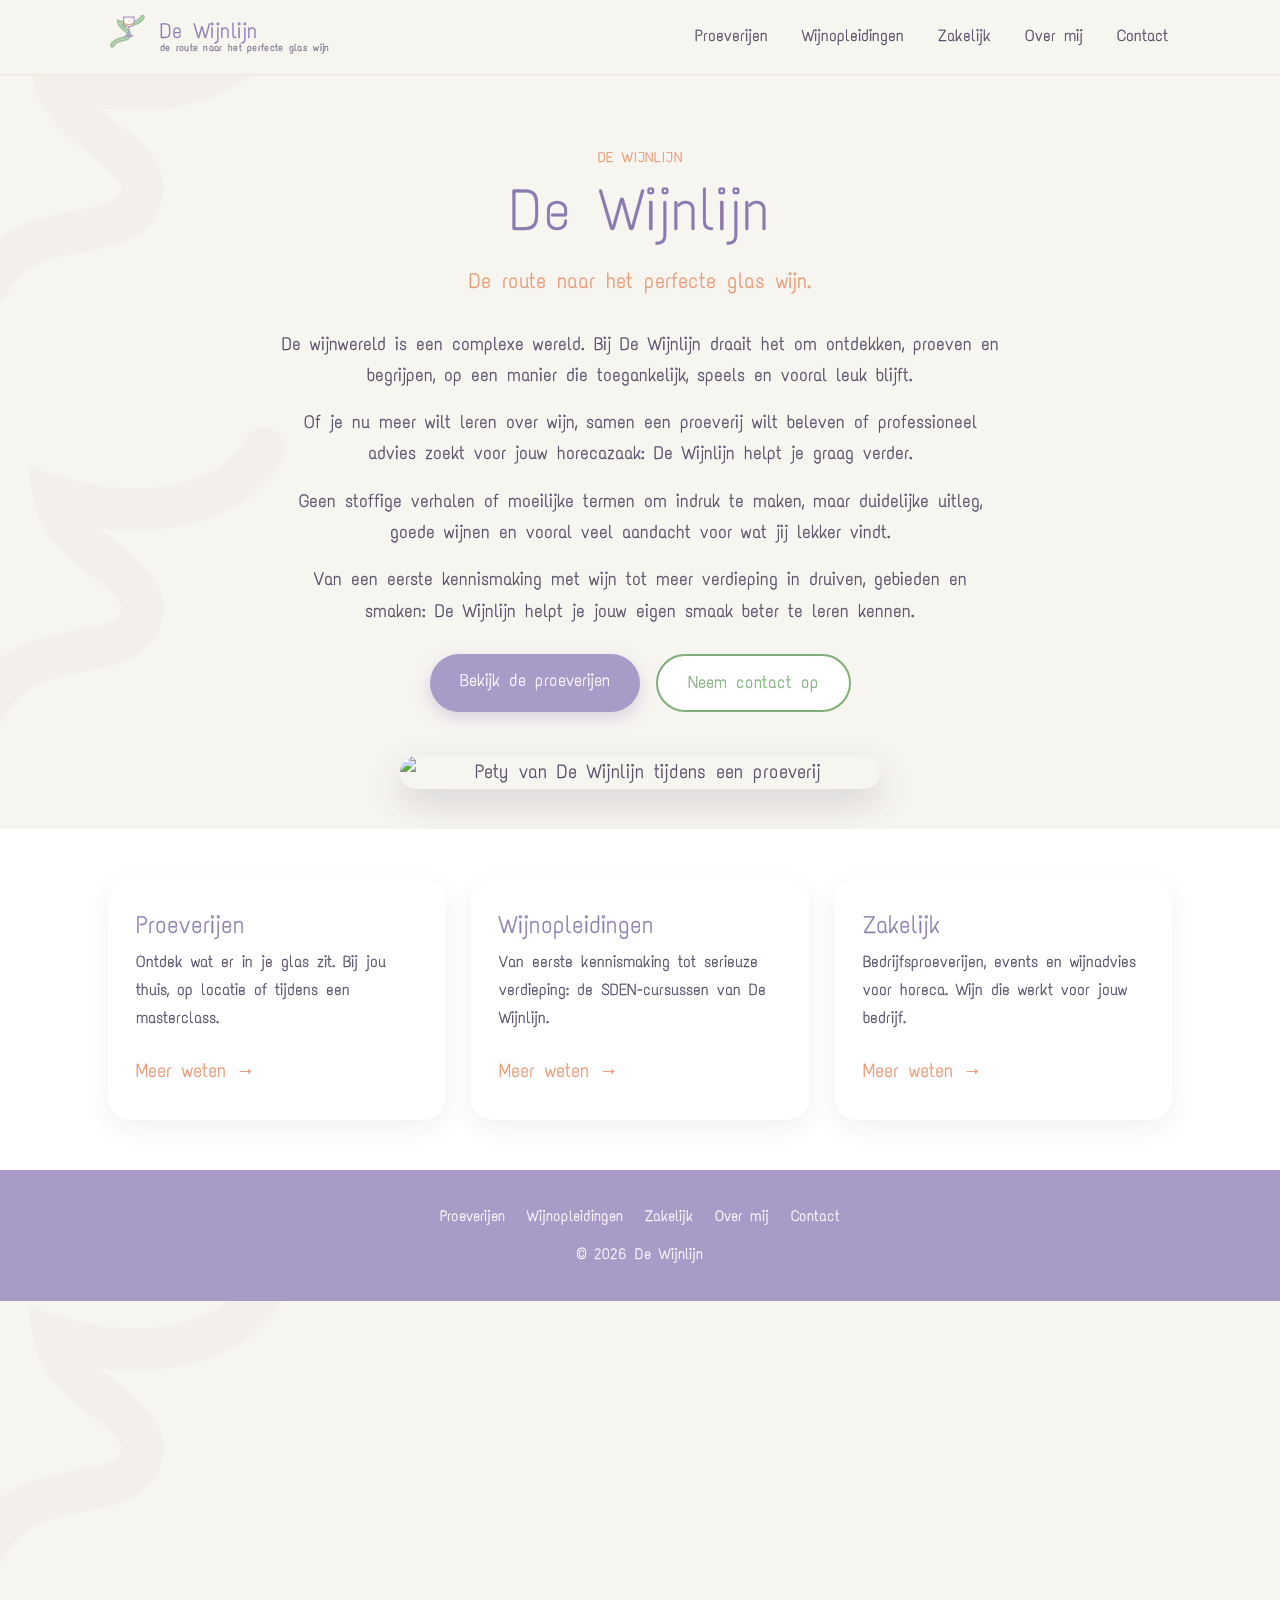
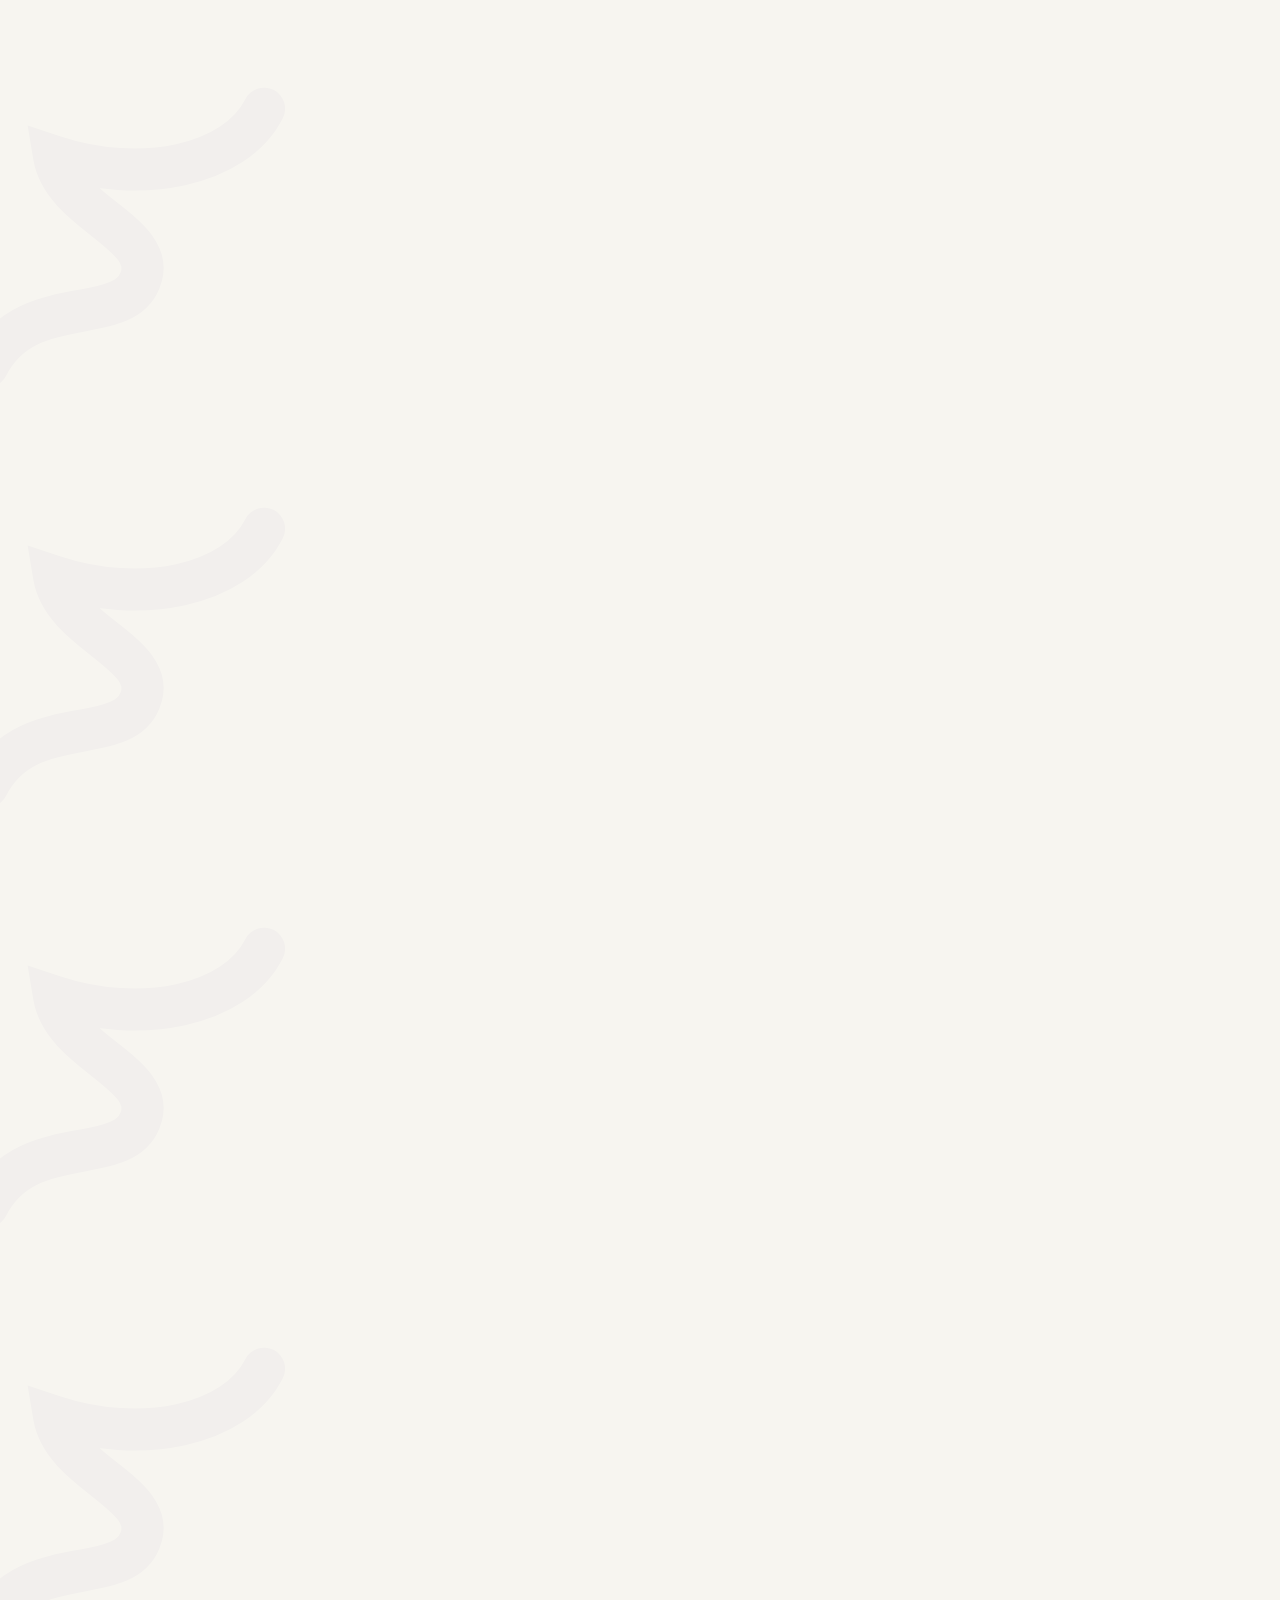
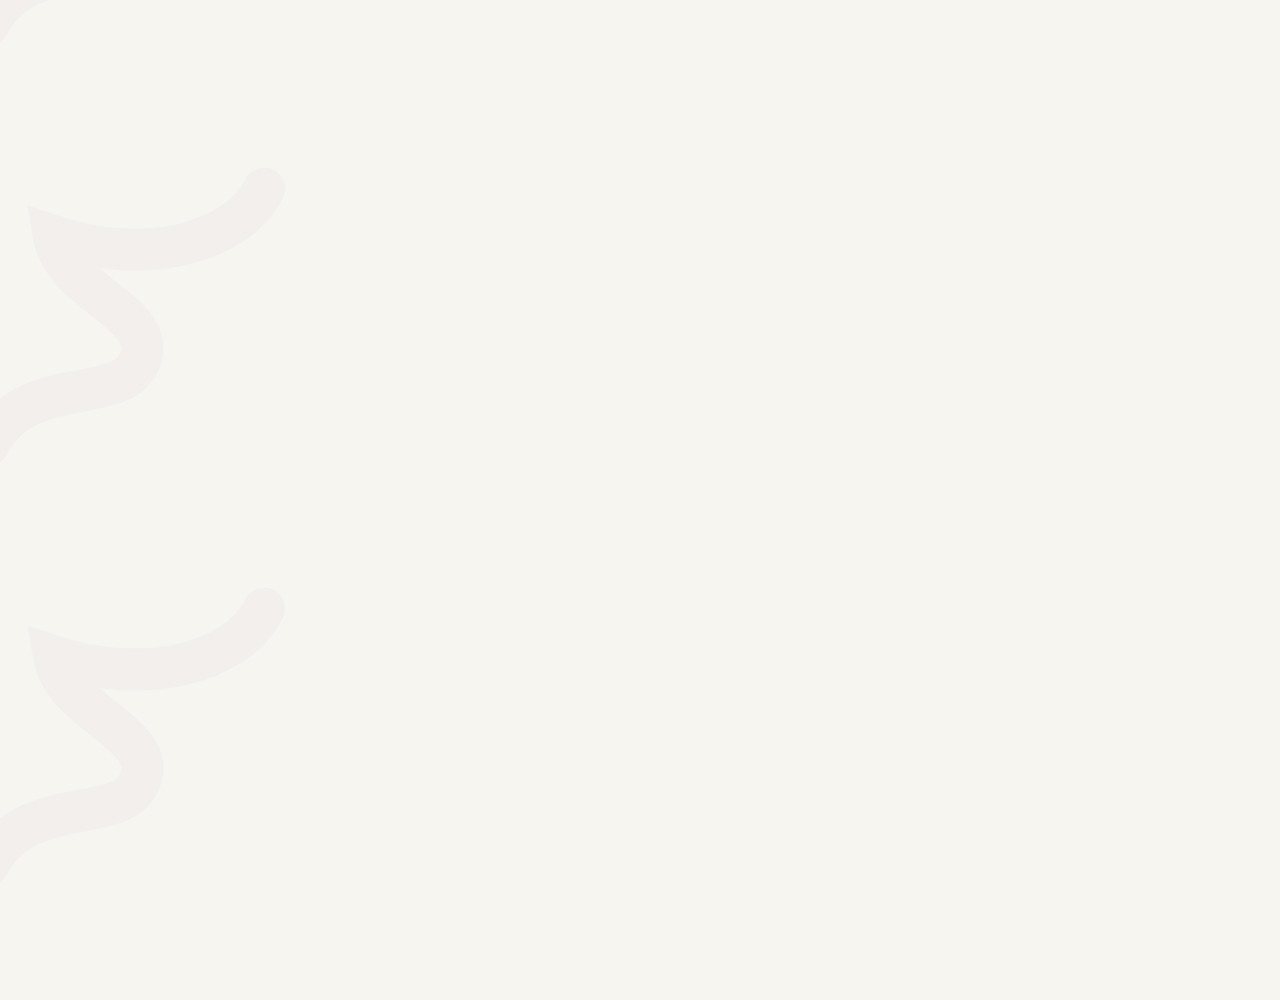
==== index.html @ 441b403f "Fix HTML closing tag for body and html elements" ====
<!DOCTYPE html>
<html lang="nl">
  <head>
    <meta charset="UTF-8">
    <meta name="viewport" content="width=device-width, initial-scale=1.0">
    <title>De Wijnlijn - De route naar het perfecte glas wijn</title>
  <link rel="preconnect" href="https://fonts.googleapis.com">
  <link rel="preconnect" href="https://fonts.gstatic.com" crossorigin>
  <link href="https://fonts.googleapis.com/css2?family=Text+Me+One&display=swap" rel="stylesheet">
  <link rel="stylesheet" href="styles.css">
  </head>
<body data-page="home">

<header>
    <div class="header-row">
          <a href="index.html" class="logo-link">
                  <svg viewBox="0 0 200 220" xmlns="http://www.w3.org/2000/svg">
                      <path d="M20 150 C 40 110, 90 130, 100 105 C 110 80, 60 70, 55 40 C 100 55, 150 45, 165 15" fill="none" stroke="#9FC29A" stroke-width="22" stroke-linecap="round"/>
                      <path d="M20 150 C 40 110, 90 130, 100 105 C 110 80, 60 70, 55 40 C 100 55, 150 45, 165 15" fill="none" stroke="#FFFFFF" stroke-width="4" stroke-linecap="round" opacity=".55"/>
                      <path d="M75 15 C 75 45, 70 60, 100 60 C 130 60, 125 45, 125 15 Z" fill="#FFFFFF" stroke="#A99BC7" stroke-width="6"/>
                      <path d="M76 40 C 82 52, 118 52, 124 40 L 124 44 C 118 56, 82 56, 76 44 Z" fill="#C9A24D"/>
                      <path d="M76.5 41 C 82 53, 118 53, 123.5 41 C 118 50, 82 50, 76.5 41 Z" fill="#F0A98C"/>
                      <circle cx="107" cy="28" r="3" fill="#F0A98C"/>
                      <circle cx="112" cy="20" r="2.2" fill="#F0A98C"/>
                      <circle cx="97" cy="34" r="2.6" fill="#F0A98C"/>
                      <path d="M100 60 L100 95" stroke="#A99BC7" stroke-width="6" stroke-linecap="round"/>
                      <path d="M78 105 C 78 95, 122 95, 122 105 C 122 112, 78 112, 78 105 Z" fill="#A99BC7"/>
                  </svg>
                  <span class="logo-text"><span class="name">De Wijnlijn</span><span class="tag">de route naar het perfecte glas wijn</span></span>
          </a>
          <button class="menu-btn" aria-label="Menu">&#9776;</button>
          <nav class="links">
                  <a href="proeverijen.html">Proeverijen</a>
                  <a href="training.html">Wijnopleidingen</a>
                  <a href="wijn-spijs.html">Zakelijk</a>
                  <a href="over-mij.html">Over mij</a>
                  <a href="contact.html">Contact</a>
          </nav>
    </div>
</header>

  <section class="hero">
      <div class="container">
            <span class="eyebrow reveal">De Wijnlijn</span>
            <h1 class="reveal">De Wijnlijn</h1>
            <p class="tagline reveal" id="home-tagline"></p>
            <div id="home-lead"></div>
            <div class="hero-ctas reveal">
                    <a href="proeverijen.html" class="btn btn-fill" id="home-cta1"></a>
                    <a href="contact.html" class="btn btn-line" id="home-cta2"></a>
            </div>
            <img src="images/pety-wit.jpg" alt="Pety van De Wijnlijn tijdens een proeverij" class="hero-photo reveal">
      </div>
  </section>
  <section class="bg-white">
      <div class="container">
            <div class="card-grid" id="home-pillars"></div>
      </div>
  </section>

  <footer>
      <div class="container">
            <div class="foot-links">
                    <a href="proeverijen.html">Proeverijen</a>
                    <a href="training.html">Wijnopleidingen</a>
                    <a href="wijn-spijs.html">Zakelijk</a>
                    <a href="over-mij.html">Over mij</a>
                    <a href="contact.html">Contact</a>
            </div>
            &copy; <span id="year"></span> De Wijnlijn
      </div>
  </footer>

  <script src="site.js"></script>

</body>
</html>
---- styles.css ----
:root{
        --lavender:#A99BC7;
        --lavender-deep:#8B7AB0;
        --sage:#9FC29A;
        --sage-deep:#7FAE79;
        --peach:#F0A98C;
        --peach-deep:#E8956F;
        --gold:#C9A24D;
        --cream:#F7F5F0;
        --cream-deep:#EFEBE2;
        --ink:#4E4560;
        --ink-soft:#7A7188;
        --white:#FFFFFF;
        --font-display:'Text Me One', sans-serif;
        --max-w:1120px;
}
*{box-sizing:border-box;}
html{scroll-behavior:smooth;}
@media (prefers-reduced-motion: reduce){
        html{scroll-behavior:auto;}
        *{animation-duration:.001ms !important; transition-duration:.001ms !important;}
}
body{margin:0; background:var(--cream); color:var(--ink); font-family:var(--font-display); font-size:19px; line-height:1.7; -webkit-font-smoothing:antialiased; -webkit-text-stroke:.3px currentColor; position:relative; overflow-x:hidden;}
body::before{content:""; position:absolute; top:0; left:-70px; width:420px; height:4200px; background-image:url("data:image/svg+xml;utf8,<svg xmlns=%27http://www.w3.org/2000/svg%27 viewBox=%270 0 200 220%27><path d=%27M20 150 C 40 110, 90 130, 100 105 C 110 80, 60 70, 55 40 C 100 55, 150 45, 165 15%27 fill=%27none%27 stroke=%27%238B7AB0%27 stroke-width=%2722%27 stroke-linecap=%27round%27/></svg>"); background-repeat:repeat-y; background-size:420px 420px; opacity:.05; z-index:0; pointer-events:none;}
header, section, footer{position:relative; z-index:1;}
h1,h2,h3{font-family:var(--font-display); color:var(--ink); margin:0 0 .4em; font-weight:400; line-height:1.15;}
a{color:inherit;} img{max-width:100%; display:block;}
.container{max-width:var(--max-w); margin:0 auto; padding:0 28px;}
:focus-visible{outline:3px solid var(--lavender-deep); outline-offset:3px;}

.eyebrow{color:var(--peach-deep); letter-spacing:.06em; text-transform:uppercase; font-size:.85rem; display:inline-block; margin-bottom:.6em;}

header{position:sticky; top:0; z-index:30; background:var(--cream); border-bottom:2px solid var(--cream-deep);}
.header-row{display:flex; align-items:center; justify-content:space-between; padding:14px 28px; max-width:var(--max-w); margin:0 auto; gap:20px;}
.logo-link{display:flex; align-items:center; gap:10px; text-decoration:none; color:var(--ink);}
.logo-link svg{height:46px; width:auto; flex-shrink:0;}
.logo-text{display:flex; flex-direction:column; line-height:1.1;}
.logo-text .name{font-size:1.3rem; color:var(--lavender-deep); letter-spacing:.02em;}
.logo-text .tag{font-size:.62rem; color:var(--ink-soft); letter-spacing:.03em;}
nav.links{display:flex; align-items:center; gap:26px; font-size:1rem;}
nav.links a{text-decoration:none; color:var(--ink); padding:6px 4px; border-bottom:3px solid transparent; transition:border-color .2s ease, color .2s ease;}
nav.links a:hover, nav.links a.active{color:var(--lavender-deep); border-color:var(--peach);}
.menu-btn{display:none; background:none; border:none; font-size:1.6rem; color:var(--lavender-deep); cursor:pointer;}
@media (max-width:820px){
        nav.links{display:none; position:absolute; top:100%; left:0; right:0; background:var(--cream); flex-direction:column; align-items:flex-start; padding:12px 28px 20px; border-bottom:2px solid var(--cream-deep); gap:14px;}
        nav.links.open{display:flex;}
        .menu-btn{display:block;}
}

.hero{padding:64px 0 40px; text-align:center;}
.hero h1{font-size:clamp(2.4rem,6vw,3.6rem); color:var(--lavender-deep); margin-bottom:.25em;}
.hero .tagline{font-size:1.3rem; color:var(--peach-deep); margin-bottom:28px;}
.hero .lead{max-width:720px; margin:0 auto 16px; color:var(--ink); font-size:1.15rem;}
.hero .lead + .lead{margin-top:0;}
.hero-ctas{display:flex; gap:16px; justify-content:center; flex-wrap:wrap; margin-top:28px;}
.hero-photo{max-width:480px; width:100%; margin:44px auto 0; border-radius:26px; box-shadow:0 14px 34px rgba(78,69,96,.18);}

.btn{display:inline-block; font-family:var(--font-display); font-size:1.05rem; text-decoration:none; padding:13px 30px; border-radius:999px; transition:transform .2s ease, box-shadow .2s ease;}
.btn-fill{background:var(--lavender); color:var(--white); box-shadow:0 6px 16px rgba(169,155,199,.4);}
.btn-fill:hover{transform:translateY(-2px); box-shadow:0 10px 20px rgba(169,155,199,.5);}
.btn-line{border:2px solid var(--sage-deep); color:var(--sage-deep); background:var(--white);}
.btn-line:hover{background:var(--sage); color:var(--white); transform:translateY(-2px);}

.wave{display:block; width:100%; height:40px; margin:0;}

section{padding:50px 0;}
.section-head{max-width:680px; margin:0 auto 40px; text-align:center;}
.section-head h2{font-size:clamp(2rem,4.5vw,2.7rem); color:var(--lavender-deep);}
.section-head p{color:var(--ink-soft); font-size:1.1rem;}
.bg-cream{background:var(--cream-deep);}
.bg-white{background:var(--white);}

.reveal{opacity:0; transform:translateY(18px); transition:opacity .6s ease, transform .6s ease;}
.reveal.in{opacity:1; transform:translateY(0);}

.card-grid{display:grid; grid-template-columns:repeat(auto-fit,minmax(280px,1fr)); gap:26px;}
.card{background:var(--white); border-radius:22px; padding:32px 28px; box-shadow:0 8px 24px rgba(78,69,96,.08);}
.card .eyebrow{display:block;}
.card h3{font-size:1.5rem; color:var(--lavender-deep); margin-bottom:10px;}
.card p{color:var(--ink); font-size:1.02rem; margin:0 0 14px;}
.card .fact{color:var(--sage-deep); font-size:.95rem; font-weight:400;}
.card a.more{display:inline-block; margin-top:10px; color:var(--peach-deep); text-decoration:none;}
.card a.more:hover{text-decoration:underline;}

.split{display:grid; grid-template-columns:1fr 1fr; gap:44px; align-items:center;}
@media (max-width:820px){.split{grid-template-columns:1fr;}}
.split img{border-radius:26px; box-shadow:0 14px 34px rgba(78,69,96,.18);}
.split.reverse{direction:rtl;}
.split.reverse > *{direction:ltr;}

.course{background:var(--white); border-radius:26px; padding:34px 32px; margin-bottom:26px; box-shadow:0 8px 24px rgba(78,69,96,.08);}
.course-head{display:flex; align-items:baseline; justify-content:space-between; flex-wrap:wrap; gap:10px; margin-bottom:6px;}
.course-head h3{font-size:1.7rem; color:var(--lavender-deep); margin:0;}
.course-head .price{font-size:1.3rem; color:var(--peach-deep);}
.course .subtitle{color:var(--sage-deep); font-size:1.05rem; margin-bottom:14px;}
.course p{color:var(--ink); margin:0 0 12px;}
.course .meta{display:flex; flex-wrap:wrap; gap:22px; margin-top:18px; padding-top:16px; border-top:2px solid var(--cream-deep); font-size:.95rem; color:var(--ink-soft);}
.course .meta strong{color:var(--ink); display:block; font-size:.8rem; text-transform:uppercase; letter-spacing:.04em; margin-bottom:3px;}

.picker{display:grid; grid-template-columns:repeat(auto-fit,minmax(240px,1fr)); gap:20px; margin-top:10px;}
.picker div{background:var(--cream-deep); border-radius:18px; padding:22px; }
.picker strong{color:var(--lavender-deep); display:block; margin-bottom:6px; font-size:1.1rem;}
.picker span{color:var(--ink);}

.zakelijk-hero{background:var(--lavender); color:var(--white); text-align:center; border-radius:0; padding:56px 0;}
.zakelijk-hero h2{color:var(--white); font-size:clamp(2rem,4.5vw,2.7rem);}
.zakelijk-hero p{max-width:640px; margin:0 auto; color:#EFEAF6; font-size:1.15rem;}

.over-credentials{display:flex; flex-wrap:wrap; gap:14px; margin-top:20px;}
.over-credentials span{background:var(--sage); color:var(--white); border-radius:999px; padding:8px 18px; font-size:.9rem;}

.contact-wrap{background:var(--white); border-radius:28px; padding:44px 40px; box-shadow:0 10px 30px rgba(78,69,96,.12); max-width:680px; margin:0 auto;}
.form-row{margin-bottom:20px;}
.form-row label{display:block; margin-bottom:6px; color:var(--lavender-deep); font-size:1rem;}
.form-row input, .form-row select, .form-row textarea{width:100%; padding:12px 16px; border-radius:14px; border:2px solid var(--cream-deep); font-family:inherit; font-size:1rem; color:var(--ink); background:var(--cream);}
.form-row input:focus, .form-row select:focus, .form-row textarea:focus{outline:none; border-color:var(--lavender);}
.form-row textarea{min-height:120px; resize:vertical;}
.form-two{display:grid; grid-template-columns:1fr 1fr; gap:16px;}
@media (max-width:560px){.form-two{grid-template-columns:1fr;}}
.form-note{font-size:.9rem; color:var(--ink-soft); margin-top:10px;}
.form-success{background:var(--sage); color:var(--white); border-radius:16px; padding:20px 24px; text-align:center; font-size:1.1rem; display:none;}
.contact-alt{text-align:center; margin-top:30px; color:var(--ink-soft);}
.contact-alt a{color:var(--lavender-deep);}

footer{background:var(--lavender); color:var(--white); padding:34px 0; text-align:center; font-size:.95rem;}
footer a{text-decoration:none; color:var(--white);}
footer .foot-links{display:flex; justify-content:center; gap:22px; margin-bottom:12px; flex-wrap:wrap;}
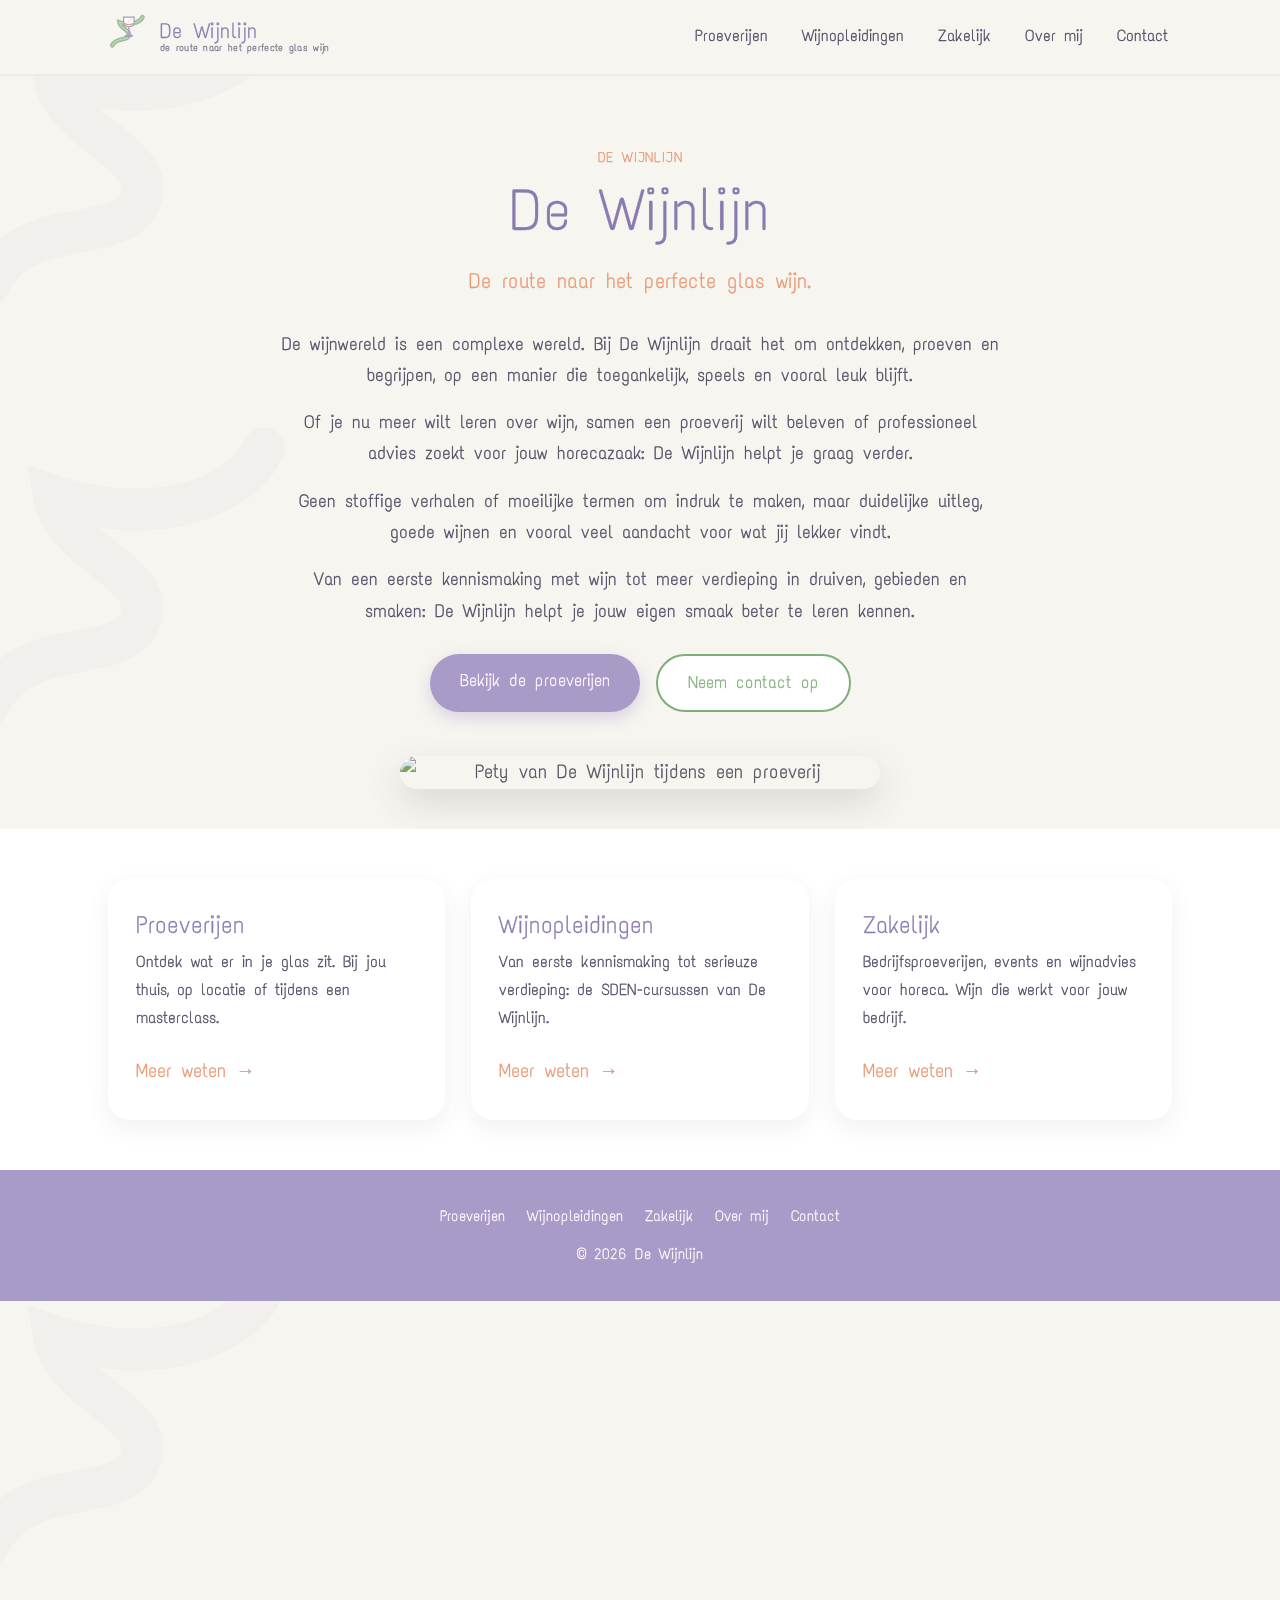
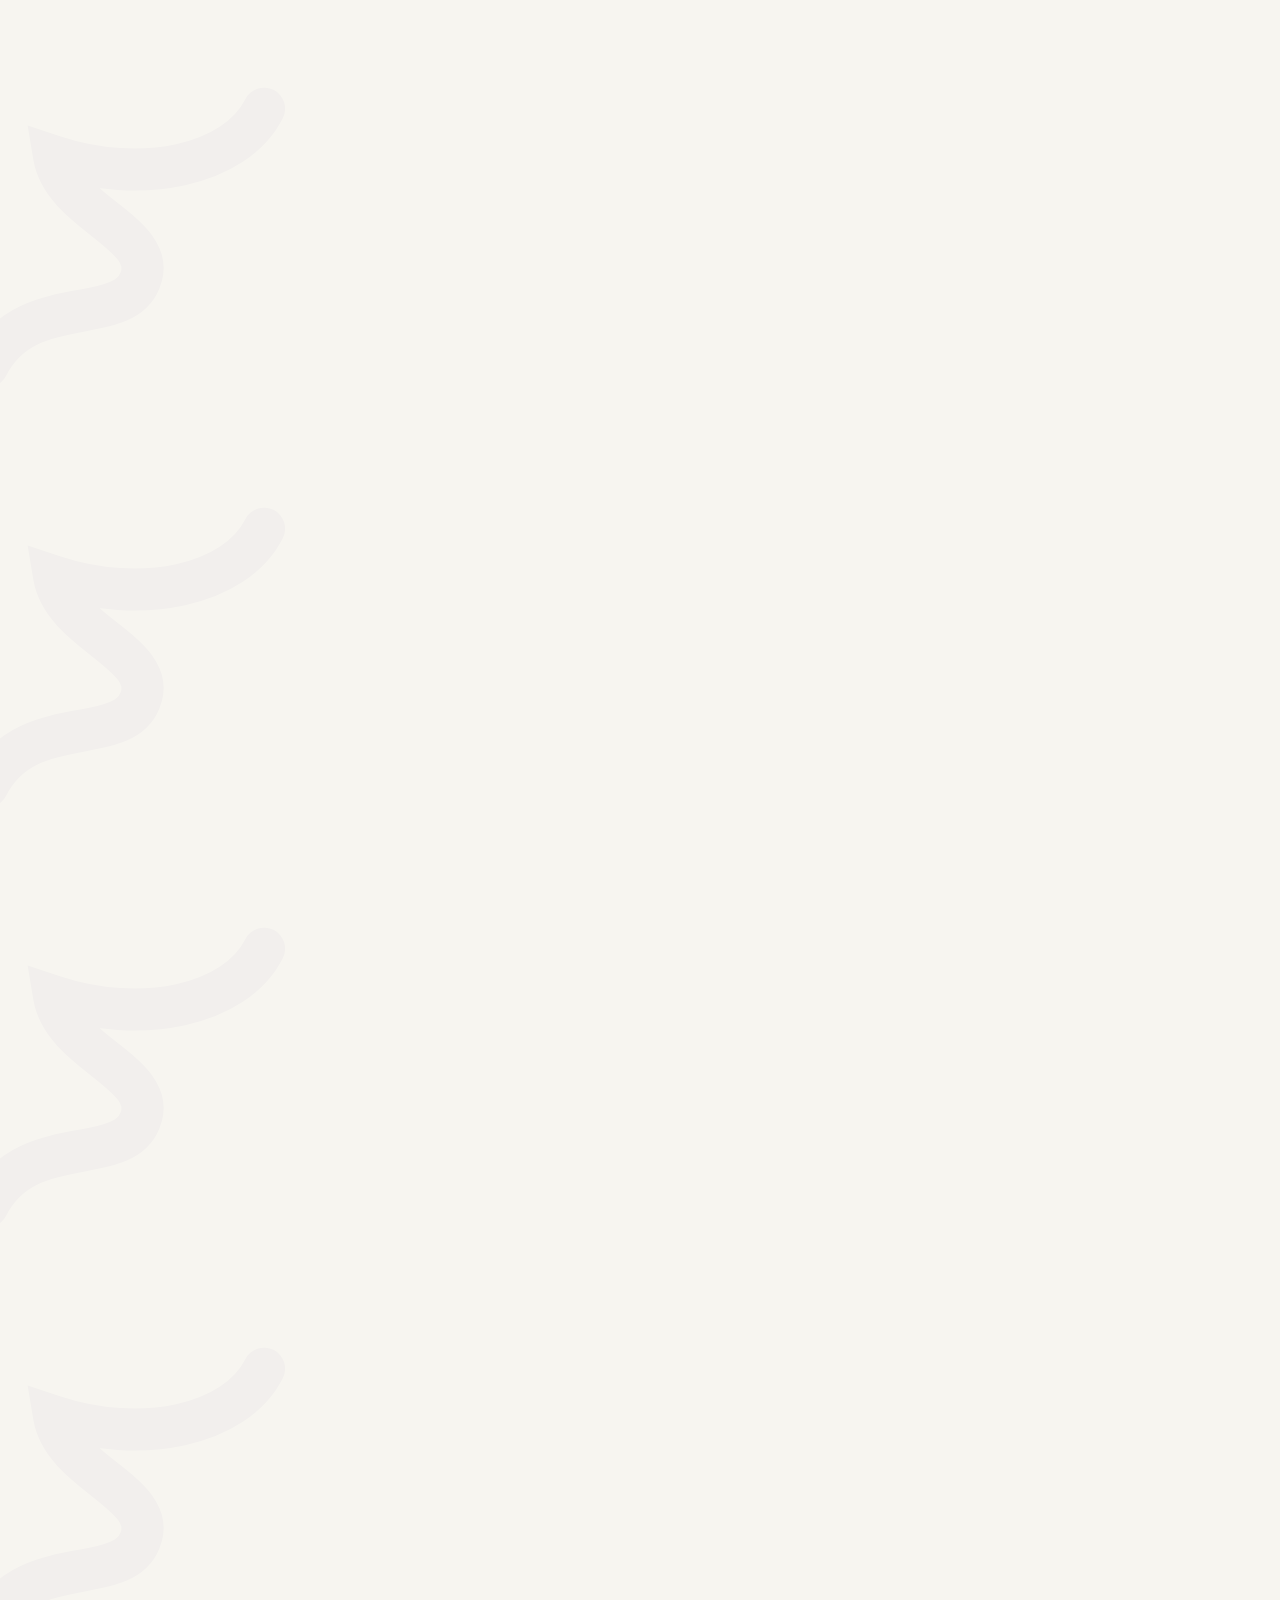
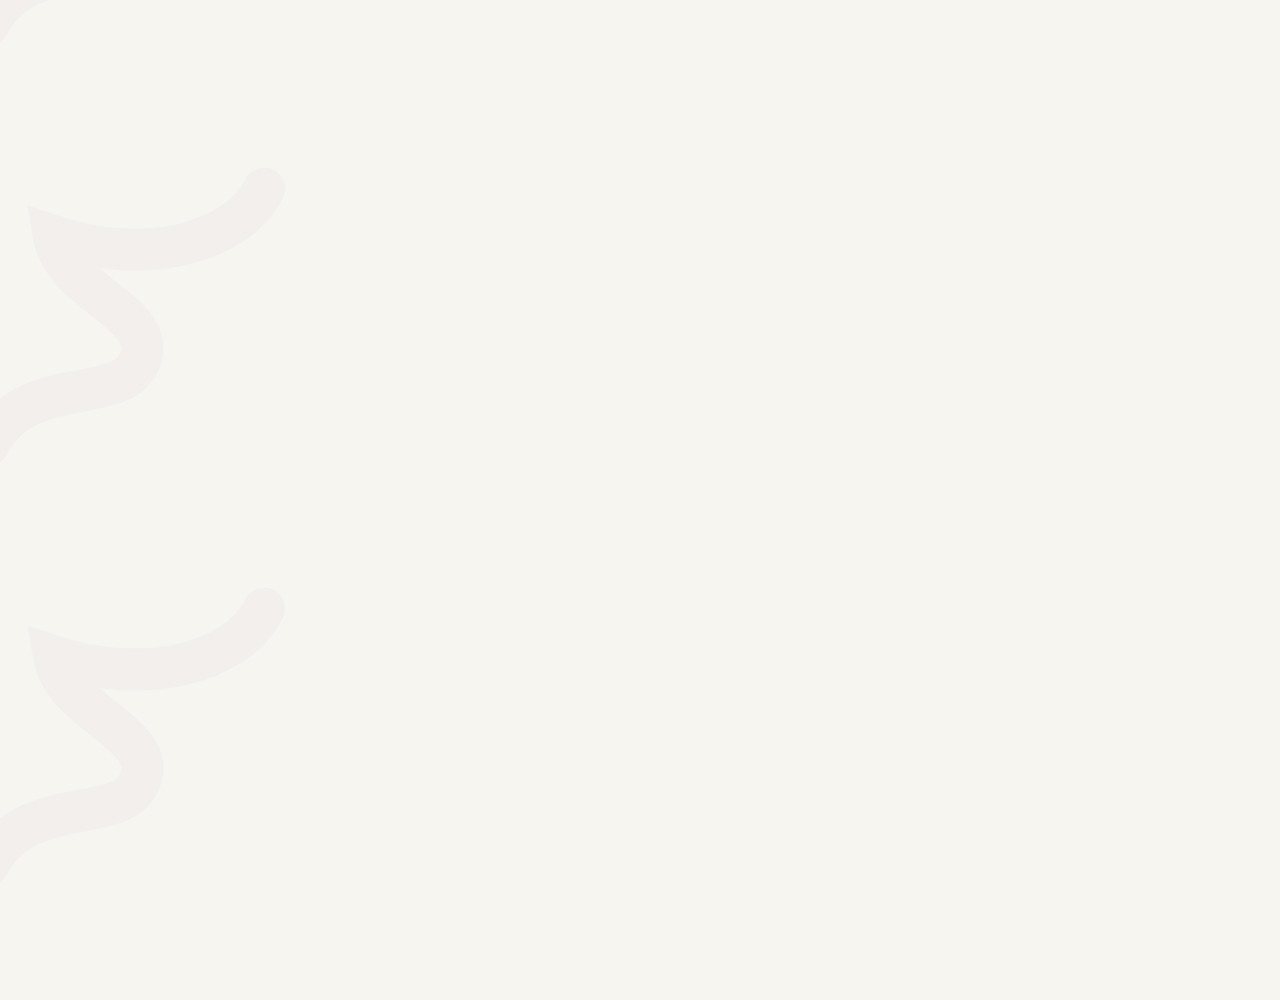
==== commit 3c68f00b: "Add 'photo-tone' class to hero image" ====
--- a/index.html
+++ b/index.html
@@ -49,7 +49,7 @@
                     <a href="proeverijen.html" class="btn btn-fill" id="home-cta1"></a>
                     <a href="contact.html" class="btn btn-line" id="home-cta2"></a>
             </div>
-            <img src="images/pety-wit.jpg" alt="Pety van De Wijnlijn tijdens een proeverij" class="hero-photo reveal">
+            <img src="images/pety-wit.jpg" alt="Pety van De Wijnlijn tijdens een proeverij" class="hero-photo photo-tone reveal">
       </div>
   </section>
   <section class="bg-white">
--- a/styles.css
+++ b/styles.css
@@ -1,24 +1,24 @@
 :root{
-        --lavender:#A99BC7;
-        --lavender-deep:#8B7AB0;
-        --sage:#9FC29A;
-        --sage-deep:#7FAE79;
-        --peach:#F0A98C;
-        --peach-deep:#E8956F;
-        --gold:#C9A24D;
-        --cream:#F7F5F0;
-        --cream-deep:#EFEBE2;
-        --ink:#4E4560;
-        --ink-soft:#7A7188;
-        --white:#FFFFFF;
-        --font-display:'Text Me One', sans-serif;
-        --max-w:1120px;
+          --lavender:#A99BC7;
+          --lavender-deep:#8B7AB0;
+          --sage:#9FC29A;
+          --sage-deep:#7FAE79;
+          --peach:#F0A98C;
+          --peach-deep:#E8956F;
+          --gold:#C9A24D;
+          --cream:#F7F5F0;
+          --cream-deep:#EFEBE2;
+          --ink:#4E4560;
+          --ink-soft:#7A7188;
+          --white:#FFFFFF;
+          --font-display:'Text Me One', sans-serif;
+          --max-w:1120px;
 }
 *{box-sizing:border-box;}
 html{scroll-behavior:smooth;}
 @media (prefers-reduced-motion: reduce){
-        html{scroll-behavior:auto;}
-        *{animation-duration:.001ms !important; transition-duration:.001ms !important;}
+          html{scroll-behavior:auto;}
+          *{animation-duration:.001ms !important; transition-duration:.001ms !important;}
 }
 body{margin:0; background:var(--cream); color:var(--ink); font-family:var(--font-display); font-size:19px; line-height:1.7; -webkit-font-smoothing:antialiased; -webkit-text-stroke:.3px currentColor; position:relative; overflow-x:hidden;}
 body::before{content:""; position:absolute; top:0; left:-70px; width:420px; height:4200px; background-image:url("data:image/svg+xml;utf8,<svg xmlns=%27http://www.w3.org/2000/svg%27 viewBox=%270 0 200 220%27><path d=%27M20 150 C 40 110, 90 130, 100 105 C 110 80, 60 70, 55 40 C 100 55, 150 45, 165 15%27 fill=%27none%27 stroke=%27%238B7AB0%27 stroke-width=%2722%27 stroke-linecap=%27round%27/></svg>"); background-repeat:repeat-y; background-size:420px 420px; opacity:.05; z-index:0; pointer-events:none;}
@@ -42,9 +42,9 @@
 nav.links a:hover, nav.links a.active{color:var(--lavender-deep); border-color:var(--peach);}
 .menu-btn{display:none; background:none; border:none; font-size:1.6rem; color:var(--lavender-deep); cursor:pointer;}
 @media (max-width:820px){
-        nav.links{display:none; position:absolute; top:100%; left:0; right:0; background:var(--cream); flex-direction:column; align-items:flex-start; padding:12px 28px 20px; border-bottom:2px solid var(--cream-deep); gap:14px;}
-        nav.links.open{display:flex;}
-        .menu-btn{display:block;}
+          nav.links{display:none; position:absolute; top:100%; left:0; right:0; background:var(--cream); flex-direction:column; align-items:flex-start; padding:12px 28px 20px; border-bottom:2px solid var(--cream-deep); gap:14px;}
+          nav.links.open{display:flex;}
+          .menu-btn{display:block;}
 }
 
 .hero{padding:64px 0 40px; text-align:center;}
@@ -54,6 +54,8 @@
 .hero .lead + .lead{margin-top:0;}
 .hero-ctas{display:flex; gap:16px; justify-content:center; flex-wrap:wrap; margin-top:28px;}
 .hero-photo{max-width:480px; width:100%; margin:44px auto 0; border-radius:26px; box-shadow:0 14px 34px rgba(78,69,96,.18);}
+.photo-tone{filter:saturate(.72) sepia(.1) brightness(1.03) contrast(.96) hue-rotate(-4deg);}
+.page-photo{max-width:640px; width:100%; margin:0 auto 44px; border-radius:26px; box-shadow:0 14px 34px rgba(78,69,96,.18); display:block;}
 
 .btn{display:inline-block; font-family:var(--font-display); font-size:1.05rem; text-decoration:none; padding:13px 30px; border-radius:999px; transition:transform .2s ease, box-shadow .2s ease;}
 .btn-fill{background:var(--lavender); color:var(--white); box-shadow:0 6px 16px rgba(169,155,199,.4);}
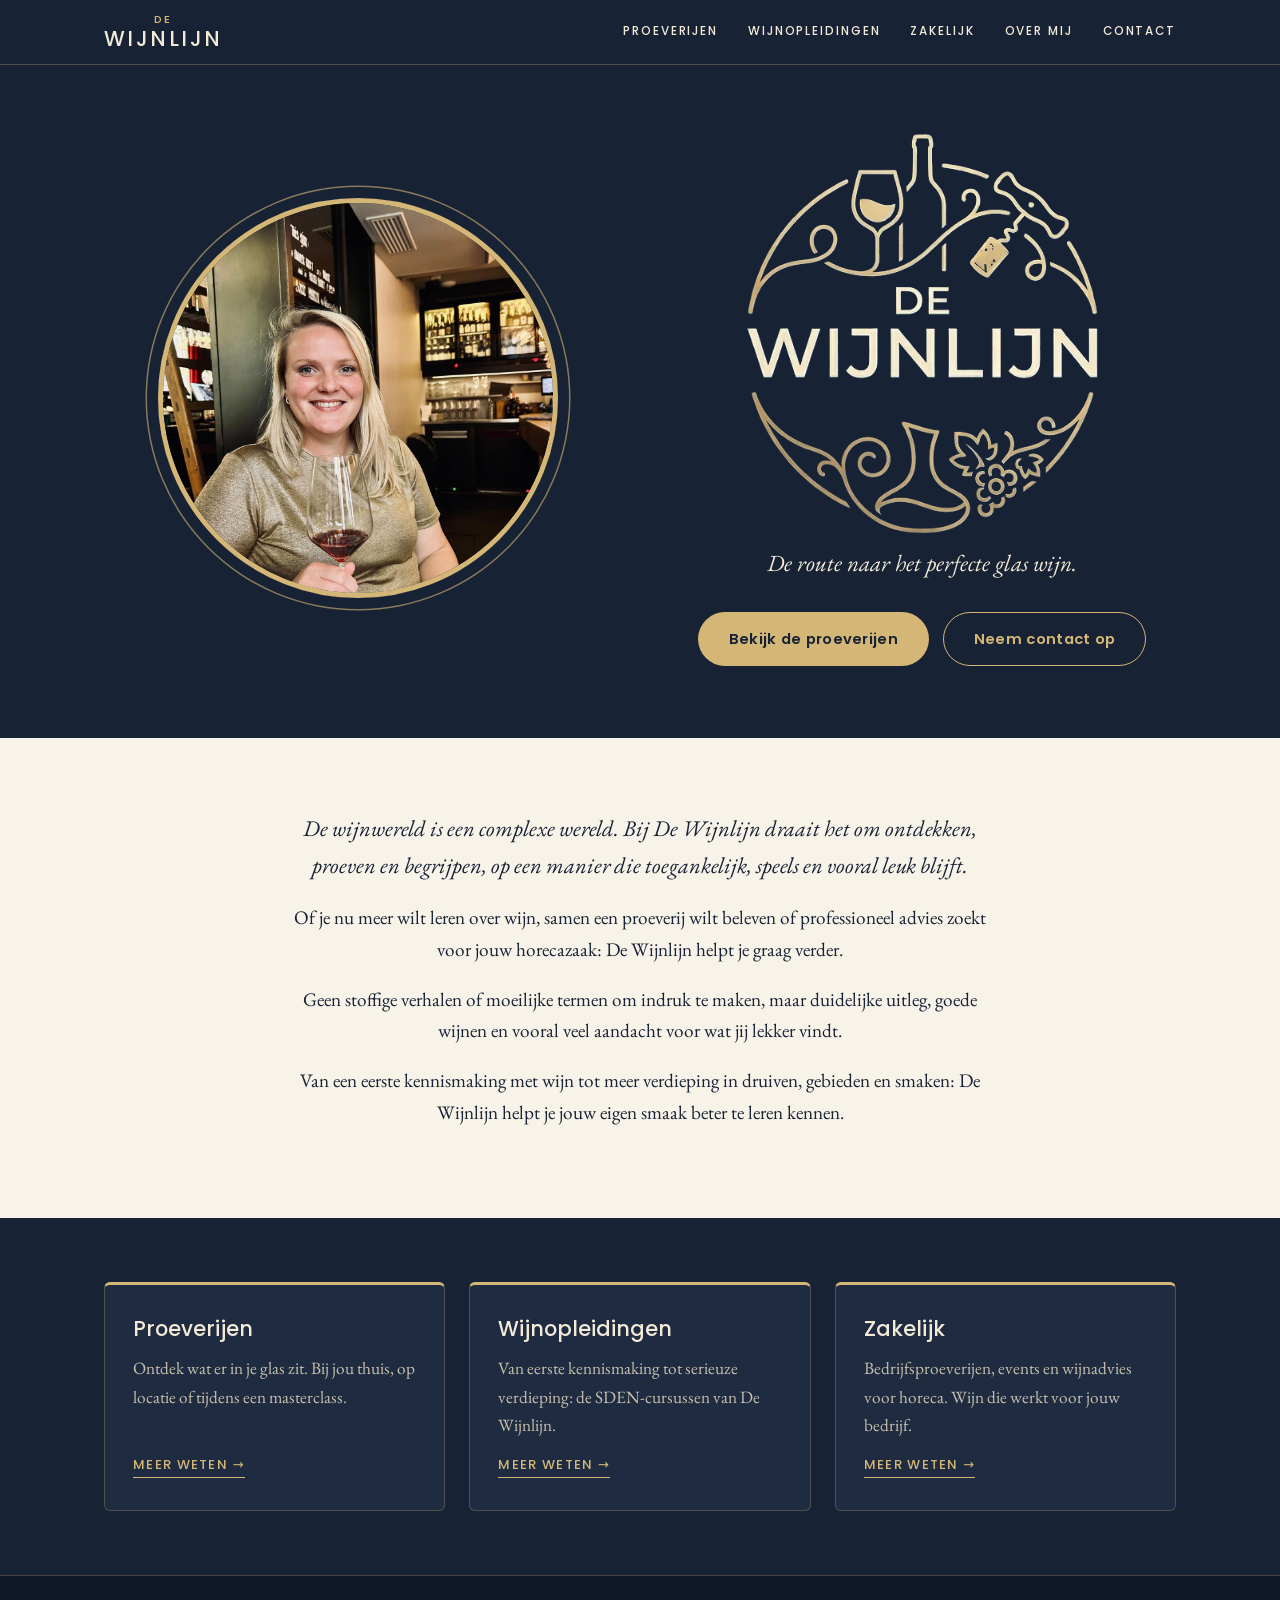
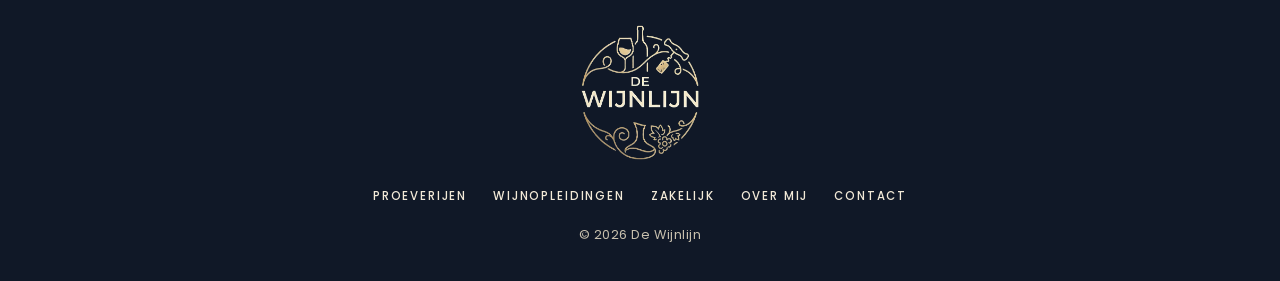
==== commit 49c26cda: "Huisstijl: definitief logo en navy/goud/crème doorgevoerd - Nieuw logo (goud, transparant) in hero e" ====
--- a/index.html
+++ b/index.html
@@ -1,77 +1,81 @@
 <!DOCTYPE html>
 <html lang="nl">
-  <head>
-    <meta charset="UTF-8">
-    <meta name="viewport" content="width=device-width, initial-scale=1.0">
-    <title>De Wijnlijn - De route naar het perfecte glas wijn</title>
-  <link rel="preconnect" href="https://fonts.googleapis.com">
-  <link rel="preconnect" href="https://fonts.gstatic.com" crossorigin>
-  <link href="https://fonts.googleapis.com/css2?family=Text+Me+One&display=swap" rel="stylesheet">
+<head>
+  <meta charset="UTF-8">
+  <meta name="viewport" content="width=device-width, initial-scale=1.0">
+  <title>De Wijnlijn - De route naar het perfecte glas wijn</title>
+  <meta name="description" content="De Wijnlijn in Barneveld: wijnproeverijen, SDEN-wijnopleidingen en wijnadvies. De route naar het perfecte glas wijn.">
+  <meta name="theme-color" content="#172234">
+  <link rel="icon" href="favicon.ico" sizes="any">
+  <link rel="icon" type="image/png" sizes="32x32" href="favicon-32.png">
+  <link rel="apple-touch-icon" href="apple-touch-icon.png">
+  <meta property="og:type" content="website">
+  <meta property="og:site_name" content="De Wijnlijn">
+  <meta property="og:title" content="De Wijnlijn - De route naar het perfecte glas wijn">
+  <meta property="og:description" content="De route naar het perfecte glas wijn">
+  <meta property="og:image" content="https://dewijnlijn.nl/images/og-image.jpg">
+  <meta property="og:image:width" content="1200">
+  <meta property="og:image:height" content="630">
+  <link rel="preload" href="fonts/poppins-latin-500-normal.woff2" as="font" type="font/woff2" crossorigin>
+  <link rel="preload" href="fonts/eb-garamond-latin-400-normal.woff2" as="font" type="font/woff2" crossorigin>
   <link rel="stylesheet" href="styles.css">
-  </head>
+</head>
 <body data-page="home">
 
-<header>
-    <div class="header-row">
-          <a href="index.html" class="logo-link">
-                  <svg viewBox="0 0 200 220" xmlns="http://www.w3.org/2000/svg">
-                      <path d="M20 150 C 40 110, 90 130, 100 105 C 110 80, 60 70, 55 40 C 100 55, 150 45, 165 15" fill="none" stroke="#9FC29A" stroke-width="22" stroke-linecap="round"/>
-                      <path d="M20 150 C 40 110, 90 130, 100 105 C 110 80, 60 70, 55 40 C 100 55, 150 45, 165 15" fill="none" stroke="#FFFFFF" stroke-width="4" stroke-linecap="round" opacity=".55"/>
-                      <path d="M75 15 C 75 45, 70 60, 100 60 C 130 60, 125 45, 125 15 Z" fill="#FFFFFF" stroke="#A99BC7" stroke-width="6"/>
-                      <path d="M76 40 C 82 52, 118 52, 124 40 L 124 44 C 118 56, 82 56, 76 44 Z" fill="#C9A24D"/>
-                      <path d="M76.5 41 C 82 53, 118 53, 123.5 41 C 118 50, 82 50, 76.5 41 Z" fill="#F0A98C"/>
-                      <circle cx="107" cy="28" r="3" fill="#F0A98C"/>
-                      <circle cx="112" cy="20" r="2.2" fill="#F0A98C"/>
-                      <circle cx="97" cy="34" r="2.6" fill="#F0A98C"/>
-                      <path d="M100 60 L100 95" stroke="#A99BC7" stroke-width="6" stroke-linecap="round"/>
-                      <path d="M78 105 C 78 95, 122 95, 122 105 C 122 112, 78 112, 78 105 Z" fill="#A99BC7"/>
-                  </svg>
-                  <span class="logo-text"><span class="name">De Wijnlijn</span><span class="tag">de route naar het perfecte glas wijn</span></span>
-          </a>
-          <button class="menu-btn" aria-label="Menu">&#9776;</button>
-          <nav class="links">
-                  <a href="proeverijen.html">Proeverijen</a>
-                  <a href="training.html">Wijnopleidingen</a>
-                  <a href="wijn-spijs.html">Zakelijk</a>
-                  <a href="over-mij.html">Over mij</a>
-                  <a href="contact.html">Contact</a>
-          </nav>
-    </div>
+<header class="dark">
+  <div class="header-row">
+    <a href="index.html" class="brand" aria-label="De Wijnlijn, naar de homepage"><span class="de">DE</span><span class="name">WIJNLIJN</span></a>
+    <button class="menu-btn" aria-label="Menu" aria-expanded="false" aria-controls="site-nav">&#9776;</button>
+    <nav class="links" id="site-nav">
+      <a href="proeverijen.html">Proeverijen</a>
+      <a href="training.html">Wijnopleidingen</a>
+      <a href="wijn-spijs.html">Zakelijk</a>
+      <a href="over-mij.html">Over mij</a>
+      <a href="contact.html">Contact</a>
+    </nav>
+  </div>
 </header>
 
-  <section class="hero">
-      <div class="container">
-            <span class="eyebrow reveal">De Wijnlijn</span>
-            <h1 class="reveal">De Wijnlijn</h1>
-            <p class="tagline reveal" id="home-tagline"></p>
-            <div id="home-lead"></div>
-            <div class="hero-ctas reveal">
-                    <a href="proeverijen.html" class="btn btn-fill" id="home-cta1"></a>
-                    <a href="contact.html" class="btn btn-line" id="home-cta2"></a>
-            </div>
-            <img src="images/pety-wit.jpg" alt="Pety van De Wijnlijn tijdens een proeverij" class="hero-photo photo-tone reveal">
+<section class="hero dark">
+  <div class="container hero-grid">
+    <div class="hero-photo-wrap reveal">
+      <div class="ring"><img src="images/pety-rood.jpg" alt="Pety van De Wijnlijn met een glas rode wijn" width="1200" height="1600"></div>
+    </div>
+    <div class="hero-brand">
+      <h1 class="hero-logo reveal"><picture><source srcset="images/logo-de-wijnlijn.webp" type="image/webp"><img src="images/logo-de-wijnlijn.png" alt="De Wijnlijn" width="451" height="512"></picture></h1>
+      <p class="tagline reveal" id="home-tagline">De route naar het perfecte glas wijn</p>
+      <div class="hero-ctas reveal">
+        <a href="proeverijen.html" class="btn btn-fill" id="home-cta1">Bekijk de proeverijen</a>
+        <a href="contact.html" class="btn btn-line" id="home-cta2">Neem contact op</a>
       </div>
-  </section>
-  <section class="bg-white">
-      <div class="container">
-            <div class="card-grid" id="home-pillars"></div>
-      </div>
-  </section>
+    </div>
+  </div>
+</section>
 
-  <footer>
-      <div class="container">
-            <div class="foot-links">
-                    <a href="proeverijen.html">Proeverijen</a>
-                    <a href="training.html">Wijnopleidingen</a>
-                    <a href="wijn-spijs.html">Zakelijk</a>
-                    <a href="over-mij.html">Over mij</a>
-                    <a href="contact.html">Contact</a>
-            </div>
-            &copy; <span id="year"></span> De Wijnlijn
-      </div>
-  </footer>
+<section class="intro">
+  <div class="container" id="home-lead"></div>
+</section>
 
-  <script src="site.js"></script>
+<section class="dark">
+  <div class="container">
+    <div class="card-grid" id="home-pillars"></div>
+  </div>
+</section>
 
+<footer>
+  <div class="container">
+    <picture><source srcset="images/logo-de-wijnlijn.webp" type="image/webp"><img src="images/logo-de-wijnlijn.png" alt="" width="451" height="512" class="footer-logo" loading="lazy"></picture>
+    <div class="foot-links">
+      <a href="proeverijen.html">Proeverijen</a>
+      <a href="training.html">Wijnopleidingen</a>
+      <a href="wijn-spijs.html">Zakelijk</a>
+      <a href="over-mij.html">Over mij</a>
+      <a href="contact.html">Contact</a>
+    </div>
+    &copy; <span id="year"></span> De Wijnlijn
+  </div>
+</footer>
+
+<script src="site.js"></script>
 </body>
 </html>
--- a/styles.css
+++ b/styles.css
@@ -1,129 +1,202 @@
+/* De Wijnlijn — huisstijl: navy, goud, crème.
+   Poppins (koppen, menu, knoppen) + EB Garamond (lopende tekst, tagline).
+   Fonts staan lokaal in /fonts: geen verzoeken naar Google (AVG-vriendelijk). */
+
+@font-face{font-family:'Poppins'; font-style:normal; font-weight:400; font-display:swap; src:url('fonts/poppins-latin-400-normal.woff2') format('woff2');}
+@font-face{font-family:'Poppins'; font-style:normal; font-weight:500; font-display:swap; src:url('fonts/poppins-latin-500-normal.woff2') format('woff2');}
+@font-face{font-family:'Poppins'; font-style:normal; font-weight:600; font-display:swap; src:url('fonts/poppins-latin-600-normal.woff2') format('woff2');}
+@font-face{font-family:'EB Garamond'; font-style:normal; font-weight:400; font-display:swap; src:url('fonts/eb-garamond-latin-400-normal.woff2') format('woff2');}
+@font-face{font-family:'EB Garamond'; font-style:italic; font-weight:400; font-display:swap; src:url('fonts/eb-garamond-latin-400-italic.woff2') format('woff2');}
+
 :root{
-          --lavender:#A99BC7;
-          --lavender-deep:#8B7AB0;
-          --sage:#9FC29A;
-          --sage-deep:#7FAE79;
-          --peach:#F0A98C;
-          --peach-deep:#E8956F;
-          --gold:#C9A24D;
-          --cream:#F7F5F0;
-          --cream-deep:#EFEBE2;
-          --ink:#4E4560;
-          --ink-soft:#7A7188;
-          --white:#FFFFFF;
-          --font-display:'Text Me One', sans-serif;
-          --max-w:1120px;
-}
+  --navy:#172234;
+  --navy-deep:#101827;
+  --navy-soft:#1E2B40;
+  --gold:#D4B676;
+  --gold-soft:#E4CF9F;
+  --gold-ink:#7D5F27;          /* goud voor tekst op licht (contrast 5,4:1) */
+  --cream:#F3EAD8;             /* tekst op navy */
+  --cream-soft:#C8C0AE;        /* secundaire tekst op navy */
+  --paper:#F8F3E9;
+  --paper-deep:#EFE6D3;
+  --white:#FFFDF8;
+  --ink:#172234;
+  --ink-soft:#4B5568;
+  --line:#E5D9BF;
+  --line-dark:rgba(212,182,118,.28);
+  --font-sans:'Poppins', system-ui, -apple-system, 'Segoe UI', sans-serif;
+  --font-serif:'EB Garamond', Garamond, Georgia, 'Times New Roman', serif;
+  --max-w:1120px;
+}
+
 *{box-sizing:border-box;}
 html{scroll-behavior:smooth;}
 @media (prefers-reduced-motion: reduce){
-          html{scroll-behavior:auto;}
-          *{animation-duration:.001ms !important; transition-duration:.001ms !important;}
-}
-body{margin:0; background:var(--cream); color:var(--ink); font-family:var(--font-display); font-size:19px; line-height:1.7; -webkit-font-smoothing:antialiased; -webkit-text-stroke:.3px currentColor; position:relative; overflow-x:hidden;}
-body::before{content:""; position:absolute; top:0; left:-70px; width:420px; height:4200px; background-image:url("data:image/svg+xml;utf8,<svg xmlns=%27http://www.w3.org/2000/svg%27 viewBox=%270 0 200 220%27><path d=%27M20 150 C 40 110, 90 130, 100 105 C 110 80, 60 70, 55 40 C 100 55, 150 45, 165 15%27 fill=%27none%27 stroke=%27%238B7AB0%27 stroke-width=%2722%27 stroke-linecap=%27round%27/></svg>"); background-repeat:repeat-y; background-size:420px 420px; opacity:.05; z-index:0; pointer-events:none;}
-header, section, footer{position:relative; z-index:1;}
-h1,h2,h3{font-family:var(--font-display); color:var(--ink); margin:0 0 .4em; font-weight:400; line-height:1.15;}
-a{color:inherit;} img{max-width:100%; display:block;}
-.container{max-width:var(--max-w); margin:0 auto; padding:0 28px;}
-:focus-visible{outline:3px solid var(--lavender-deep); outline-offset:3px;}
-
-.eyebrow{color:var(--peach-deep); letter-spacing:.06em; text-transform:uppercase; font-size:.85rem; display:inline-block; margin-bottom:.6em;}
-
-header{position:sticky; top:0; z-index:30; background:var(--cream); border-bottom:2px solid var(--cream-deep);}
-.header-row{display:flex; align-items:center; justify-content:space-between; padding:14px 28px; max-width:var(--max-w); margin:0 auto; gap:20px;}
-.logo-link{display:flex; align-items:center; gap:10px; text-decoration:none; color:var(--ink);}
-.logo-link svg{height:46px; width:auto; flex-shrink:0;}
-.logo-text{display:flex; flex-direction:column; line-height:1.1;}
-.logo-text .name{font-size:1.3rem; color:var(--lavender-deep); letter-spacing:.02em;}
-.logo-text .tag{font-size:.62rem; color:var(--ink-soft); letter-spacing:.03em;}
-nav.links{display:flex; align-items:center; gap:26px; font-size:1rem;}
-nav.links a{text-decoration:none; color:var(--ink); padding:6px 4px; border-bottom:3px solid transparent; transition:border-color .2s ease, color .2s ease;}
-nav.links a:hover, nav.links a.active{color:var(--lavender-deep); border-color:var(--peach);}
-.menu-btn{display:none; background:none; border:none; font-size:1.6rem; color:var(--lavender-deep); cursor:pointer;}
-@media (max-width:820px){
-          nav.links{display:none; position:absolute; top:100%; left:0; right:0; background:var(--cream); flex-direction:column; align-items:flex-start; padding:12px 28px 20px; border-bottom:2px solid var(--cream-deep); gap:14px;}
-          nav.links.open{display:flex;}
-          .menu-btn{display:block;}
-}
-
-.hero{padding:64px 0 40px; text-align:center;}
-.hero h1{font-size:clamp(2.4rem,6vw,3.6rem); color:var(--lavender-deep); margin-bottom:.25em;}
-.hero .tagline{font-size:1.3rem; color:var(--peach-deep); margin-bottom:28px;}
-.hero .lead{max-width:720px; margin:0 auto 16px; color:var(--ink); font-size:1.15rem;}
-.hero .lead + .lead{margin-top:0;}
-.hero-ctas{display:flex; gap:16px; justify-content:center; flex-wrap:wrap; margin-top:28px;}
-.hero-photo{max-width:480px; width:100%; margin:44px auto 0; border-radius:26px; box-shadow:0 14px 34px rgba(78,69,96,.18);}
-.photo-tone{filter:saturate(.72) sepia(.1) brightness(1.03) contrast(.96) hue-rotate(-4deg);}
-.page-photo{max-width:640px; width:100%; margin:0 auto 44px; border-radius:26px; box-shadow:0 14px 34px rgba(78,69,96,.18); display:block;}
-
-.btn{display:inline-block; font-family:var(--font-display); font-size:1.05rem; text-decoration:none; padding:13px 30px; border-radius:999px; transition:transform .2s ease, box-shadow .2s ease;}
-.btn-fill{background:var(--lavender); color:var(--white); box-shadow:0 6px 16px rgba(169,155,199,.4);}
-.btn-fill:hover{transform:translateY(-2px); box-shadow:0 10px 20px rgba(169,155,199,.5);}
-.btn-line{border:2px solid var(--sage-deep); color:var(--sage-deep); background:var(--white);}
-.btn-line:hover{background:var(--sage); color:var(--white); transform:translateY(-2px);}
-
-.wave{display:block; width:100%; height:40px; margin:0;}
-
-section{padding:50px 0;}
-.section-head{max-width:680px; margin:0 auto 40px; text-align:center;}
-.section-head h2{font-size:clamp(2rem,4.5vw,2.7rem); color:var(--lavender-deep);}
-.section-head p{color:var(--ink-soft); font-size:1.1rem;}
-.bg-cream{background:var(--cream-deep);}
-.bg-white{background:var(--white);}
+  html{scroll-behavior:auto;}
+  *{animation-duration:.001ms !important; transition-duration:.001ms !important;}
+}
+body{margin:0; background:var(--paper); color:var(--ink); font-family:var(--font-serif); font-size:20px; line-height:1.65; -webkit-font-smoothing:antialiased; -moz-osx-font-smoothing:grayscale; overflow-x:hidden;}
+h1,h2,h3{font-family:var(--font-sans); font-weight:500; color:var(--ink); margin:0 0 .5em; line-height:1.2;}
+h1,h2{text-transform:uppercase; letter-spacing:.07em;}
+a{color:inherit;} img{max-width:100%; height:auto; display:block;}
+.container{max-width:var(--max-w); margin:0 auto; padding:0 24px;}
+:focus-visible{outline:3px solid var(--gold-ink); outline-offset:3px;}
+.dark :focus-visible{outline-color:var(--gold);}
+
+/* Donkere vlakken */
+.dark{background:var(--navy); color:var(--cream);}
+.dark h1, .dark h2, .dark h3{color:var(--cream);}
+
+.eyebrow{font-family:var(--font-sans); font-weight:500; color:var(--gold-ink); letter-spacing:.22em; text-transform:uppercase; font-size:.72rem; display:inline-block; margin-bottom:1em;}
+.dark .eyebrow{color:var(--gold);}
+
+/* Ornament: dunne gouden lijn met ruit, zoals de lijnvoering in het logo */
+.ornament{display:flex; align-items:center; justify-content:center; gap:12px; margin:18px auto 22px; width:160px;}
+.ornament::before, .ornament::after{content:""; flex:1; height:1px; background:var(--gold);}
+.ornament span{width:7px; height:7px; border:1px solid var(--gold); transform:rotate(45deg);}
+
+/* Header */
+header{position:sticky; top:0; z-index:30; background:var(--navy); border-bottom:1px solid var(--line-dark);}
+.header-row{display:flex; align-items:center; justify-content:space-between; padding:14px 24px; max-width:var(--max-w); margin:0 auto; gap:20px;}
+.brand{display:flex; flex-direction:column; align-items:center; text-decoration:none; font-family:var(--font-sans); font-weight:500; line-height:1; color:var(--cream);}
+.brand .de{font-size:.7rem; letter-spacing:.18em; color:var(--gold); margin-bottom:4px;}
+.brand .name{font-size:1.3rem; letter-spacing:.12em;}
+nav.links{display:flex; align-items:center; gap:30px;}
+nav.links a{font-family:var(--font-sans); font-weight:500; font-size:.74rem; letter-spacing:.16em; text-transform:uppercase; text-decoration:none; color:var(--cream); padding:6px 0; border-bottom:1px solid transparent; transition:color .2s ease, border-color .2s ease;}
+nav.links a:hover, nav.links a.active{color:var(--gold); border-color:var(--gold);}
+.menu-btn{display:none; background:none; border:1px solid var(--line-dark); border-radius:6px; font-size:1.3rem; line-height:1; padding:8px 11px; color:var(--gold); cursor:pointer;}
+@media (max-width:860px){
+  nav.links{display:none; position:absolute; top:100%; left:0; right:0; background:var(--navy); flex-direction:column; align-items:flex-start; padding:10px 24px 24px; border-bottom:1px solid var(--line-dark); gap:6px;}
+  nav.links.open{display:flex;}
+  nav.links a{font-size:.85rem; padding:10px 0;}
+  .menu-btn{display:block;}
+}
+
+/* Home: hero in de stijl van de Instagram-aankondiging */
+.hero{padding:64px 0 72px;}
+.hero-grid{display:grid; grid-template-columns:1fr 1fr; gap:56px; align-items:center;}
+.hero-brand{text-align:center;}
+.hero-logo{margin:0 auto; width:min(360px, 78vw);}
+.hero-logo img{width:100%; height:auto;}
+.hero .tagline{font-family:var(--font-serif); font-style:italic; font-size:1.45rem; color:var(--cream); margin:6px 0 0;}
+.hero-ctas{display:flex; gap:14px; justify-content:center; flex-wrap:wrap; margin-top:30px;}
+.hero-photo-wrap{display:flex; justify-content:center;}
+@media (max-width:860px){
+  .hero{padding:40px 0 56px;}
+  .hero-grid{grid-template-columns:1fr; gap:44px;}
+  .hero-photo-wrap{order:2;}
+}
+
+/* Rond portret met dubbele gouden ring */
+.ring{width:min(400px, 76vw); aspect-ratio:1/1; border-radius:50%; border:5px solid var(--gold); box-shadow:0 0 0 11px var(--navy), 0 0 0 12.5px rgba(212,182,118,.6); overflow:hidden; margin:14px;}
+.ring img{width:100%; height:100%; object-fit:cover; object-position:50% 30%;}
+
+.intro{padding:72px 0;}
+.intro .lead{max-width:700px; margin:0 auto 18px; text-align:center; font-size:1.2rem;}
+.intro .lead:first-child{font-size:1.4rem; font-style:italic; color:var(--navy);}
+
+/* Knoppen */
+.btn{display:inline-block; font-family:var(--font-sans); font-weight:600; font-size:.92rem; letter-spacing:.02em; text-decoration:none; padding:14px 30px; border-radius:999px; border:1.5px solid transparent; cursor:pointer; transition:transform .2s ease, background-color .2s ease, color .2s ease, border-color .2s ease;}
+.btn-fill{background:var(--gold); color:var(--navy);}
+.btn-fill:hover{background:var(--gold-soft); transform:translateY(-2px);}
+.btn-line{border-color:var(--navy); color:var(--navy); background:transparent;}
+.btn-line:hover{background:var(--navy); color:var(--cream); transform:translateY(-2px);}
+.dark .btn-line{border-color:var(--gold); color:var(--gold);}
+.dark .btn-line:hover{background:var(--gold); color:var(--navy);}
+
+section{padding:64px 0;}
+.section-head{max-width:700px; margin:0 auto 40px; text-align:center;}
+.section-head h1, .section-head h2{font-size:clamp(1.6rem,4.2vw,2.4rem);}
+.section-head p{color:var(--ink-soft); font-size:1.15rem;}
+.dark .section-head p{color:var(--cream-soft);}
+.bg-cream{background:var(--paper-deep);}
+.bg-white{background:var(--paper);}
+
+/* Paginakop op binnenpagina's */
+.page-head{padding:64px 0 120px; text-align:center;}
+.page-head .section-head{margin-bottom:0;}
+.page-head .section-head p{font-size:1.2rem;}
+.page-body{padding-top:0;}
+.page-photo{max-width:720px; width:calc(100% - 24px); aspect-ratio:3/2; object-fit:cover; margin:-80px auto 0; display:block; position:relative; outline:1px solid var(--gold); outline-offset:10px; box-shadow:0 18px 40px rgba(16,24,39,.25);}
+.page-photo + *{margin-top:64px;}
+.overlap, .contact-wrap.overlap{margin-top:-80px; position:relative;}
+.photo-tone{filter:none;}
 
 .reveal{opacity:0; transform:translateY(18px); transition:opacity .6s ease, transform .6s ease;}
 .reveal.in{opacity:1; transform:translateY(0);}
 
-.card-grid{display:grid; grid-template-columns:repeat(auto-fit,minmax(280px,1fr)); gap:26px;}
-.card{background:var(--white); border-radius:22px; padding:32px 28px; box-shadow:0 8px 24px rgba(78,69,96,.08);}
-.card .eyebrow{display:block;}
-.card h3{font-size:1.5rem; color:var(--lavender-deep); margin-bottom:10px;}
-.card p{color:var(--ink); font-size:1.02rem; margin:0 0 14px;}
-.card .fact{color:var(--sage-deep); font-size:.95rem; font-weight:400;}
-.card a.more{display:inline-block; margin-top:10px; color:var(--peach-deep); text-decoration:none;}
-.card a.more:hover{text-decoration:underline;}
-
-.split{display:grid; grid-template-columns:1fr 1fr; gap:44px; align-items:center;}
-@media (max-width:820px){.split{grid-template-columns:1fr;}}
-.split img{border-radius:26px; box-shadow:0 14px 34px rgba(78,69,96,.18);}
+/* Kaarten */
+.card-grid{display:grid; grid-template-columns:repeat(auto-fit,minmax(270px,1fr)); gap:24px;}
+.card{background:var(--white); border:1px solid var(--line); border-top:3px solid var(--gold); border-radius:6px; padding:32px 28px;}
+.card h3{font-size:1.3rem; color:var(--navy); margin-bottom:12px;}
+.card p{font-size:1.08rem; margin:0 0 14px;}
+.card .fact{font-family:var(--font-sans); font-size:.85rem; color:var(--gold-ink); letter-spacing:.02em;}
+.card .closing{font-style:italic; color:var(--navy);}
+.card-grid .card{display:flex; flex-direction:column; align-items:flex-start;}
+.card-grid .card a.more{margin-top:auto;}
+.card a.more{display:inline-block; margin-top:8px; font-family:var(--font-sans); font-weight:500; font-size:.82rem; letter-spacing:.1em; text-transform:uppercase; color:var(--gold-ink); text-decoration:none; border-bottom:1px solid currentColor; padding-bottom:2px;}
+.card a.more:hover{color:var(--navy);}
+.dark .card{background:var(--navy-soft); border-color:var(--line-dark); border-top-color:var(--gold);}
+.dark .card h3{color:var(--cream);}
+.dark .card p{color:var(--cream-soft);}
+.dark .card a.more{color:var(--gold);}
+.dark .card a.more:hover{color:var(--cream);}
+
+.split{display:grid; grid-template-columns:1fr 1fr; gap:56px; align-items:center;}
+@media (max-width:860px){.split{grid-template-columns:1fr; gap:40px;}}
+.split img, .framed{outline:1px solid var(--gold); outline-offset:10px; box-shadow:0 18px 40px rgba(16,24,39,.18);}
+.split > *{min-width:0;}
+.split .split-photo{margin:12px; width:calc(100% - 24px);}
 .split.reverse{direction:rtl;}
 .split.reverse > *{direction:ltr;}
 
-.course{background:var(--white); border-radius:26px; padding:34px 32px; margin-bottom:26px; box-shadow:0 8px 24px rgba(78,69,96,.08);}
+/* Opleidingen */
+.course{background:var(--white); border:1px solid var(--line); border-top:3px solid var(--gold); border-radius:6px; padding:34px 32px; margin-bottom:26px;}
 .course-head{display:flex; align-items:baseline; justify-content:space-between; flex-wrap:wrap; gap:10px; margin-bottom:6px;}
-.course-head h3{font-size:1.7rem; color:var(--lavender-deep); margin:0;}
-.course-head .price{font-size:1.3rem; color:var(--peach-deep);}
-.course .subtitle{color:var(--sage-deep); font-size:1.05rem; margin-bottom:14px;}
-.course p{color:var(--ink); margin:0 0 12px;}
-.course .meta{display:flex; flex-wrap:wrap; gap:22px; margin-top:18px; padding-top:16px; border-top:2px solid var(--cream-deep); font-size:.95rem; color:var(--ink-soft);}
-.course .meta strong{color:var(--ink); display:block; font-size:.8rem; text-transform:uppercase; letter-spacing:.04em; margin-bottom:3px;}
+.course-head h3{font-size:1.4rem; color:var(--navy); margin:0;}
+.course-head .price{font-family:var(--font-sans); font-weight:600; font-size:1.15rem; color:var(--gold-ink);}
+.course .subtitle{font-style:italic; color:var(--ink-soft); font-size:1.15rem; margin-bottom:14px;}
+.course p{margin:0 0 12px;}
+.course .meta{display:flex; flex-wrap:wrap; gap:24px; margin-top:20px; padding-top:18px; border-top:1px solid var(--line); font-size:1.02rem; color:var(--ink-soft);}
+.course .meta strong{font-family:var(--font-sans); font-weight:500; color:var(--gold-ink); display:block; font-size:.68rem; text-transform:uppercase; letter-spacing:.16em; margin-bottom:4px;}
+@media (max-width:560px){.course{padding:28px 22px;} .card{padding:28px 22px;}}
 
 .picker{display:grid; grid-template-columns:repeat(auto-fit,minmax(240px,1fr)); gap:20px; margin-top:10px;}
-.picker div{background:var(--cream-deep); border-radius:18px; padding:22px; }
-.picker strong{color:var(--lavender-deep); display:block; margin-bottom:6px; font-size:1.1rem;}
-.picker span{color:var(--ink);}
-
-.zakelijk-hero{background:var(--lavender); color:var(--white); text-align:center; border-radius:0; padding:56px 0;}
-.zakelijk-hero h2{color:var(--white); font-size:clamp(2rem,4.5vw,2.7rem);}
-.zakelijk-hero p{max-width:640px; margin:0 auto; color:#EFEAF6; font-size:1.15rem;}
-
-.over-credentials{display:flex; flex-wrap:wrap; gap:14px; margin-top:20px;}
-.over-credentials span{background:var(--sage); color:var(--white); border-radius:999px; padding:8px 18px; font-size:.9rem;}
-
-.contact-wrap{background:var(--white); border-radius:28px; padding:44px 40px; box-shadow:0 10px 30px rgba(78,69,96,.12); max-width:680px; margin:0 auto;}
+.picker div{background:var(--white); border:1px solid var(--line); border-radius:6px; padding:24px;}
+.picker strong{font-family:var(--font-sans); font-weight:500; color:var(--navy); display:block; margin-bottom:6px; font-size:1rem;}
+.closing-text{text-align:center; max-width:640px; margin:36px auto 0; color:var(--ink-soft);}
+
+/* Afsluitende call-to-action */
+.cta-band{text-align:center; padding:64px 0;}
+.cta-band p{font-style:italic; font-size:1.3rem; color:var(--cream); max-width:620px; margin:0 auto 26px;}
+
+/* Over mij */
+.over-credentials{display:flex; flex-wrap:wrap; gap:10px; margin-top:22px;}
+.over-credentials span{font-family:var(--font-sans); font-weight:500; font-size:.78rem; letter-spacing:.04em; background:var(--navy); color:var(--gold); border-radius:999px; padding:8px 16px;}
+.photo-solo{width:calc(100% - 24px); max-width:520px; margin:12px auto;}
+
+/* Contact */
+.contact-wrap{background:var(--white); border:1px solid var(--line); border-top:3px solid var(--gold); border-radius:6px; padding:44px 40px; max-width:680px; margin:0 auto;}
+@media (max-width:560px){.contact-wrap{padding:30px 22px;}}
 .form-row{margin-bottom:20px;}
-.form-row label{display:block; margin-bottom:6px; color:var(--lavender-deep); font-size:1rem;}
-.form-row input, .form-row select, .form-row textarea{width:100%; padding:12px 16px; border-radius:14px; border:2px solid var(--cream-deep); font-family:inherit; font-size:1rem; color:var(--ink); background:var(--cream);}
-.form-row input:focus, .form-row select:focus, .form-row textarea:focus{outline:none; border-color:var(--lavender);}
-.form-row textarea{min-height:120px; resize:vertical;}
+.form-row label{display:block; margin-bottom:6px; font-family:var(--font-sans); font-weight:500; font-size:.72rem; letter-spacing:.14em; text-transform:uppercase; color:var(--navy);}
+.form-row input, .form-row select, .form-row textarea{width:100%; padding:12px 14px; border-radius:4px; border:1px solid #D9CCAF; font-family:var(--font-serif); font-size:1.05rem; color:var(--ink); background:var(--paper);}
+.form-row input:focus, .form-row select:focus, .form-row textarea:focus{outline:none; border-color:var(--gold-ink); box-shadow:0 0 0 3px rgba(212,182,118,.35);}
+.form-row textarea{min-height:130px; resize:vertical;}
 .form-two{display:grid; grid-template-columns:1fr 1fr; gap:16px;}
-@media (max-width:560px){.form-two{grid-template-columns:1fr;}}
-.form-note{font-size:.9rem; color:var(--ink-soft); margin-top:10px;}
-.form-success{background:var(--sage); color:var(--white); border-radius:16px; padding:20px 24px; text-align:center; font-size:1.1rem; display:none;}
+@media (max-width:560px){.form-two{grid-template-columns:1fr; gap:0;}}
+.form-note{font-size:1rem; color:var(--ink-soft); margin-top:12px;}
+.form-success{background:var(--navy); color:var(--cream); border-radius:6px; padding:22px 24px; text-align:center; font-size:1.15rem; display:none;}
 .contact-alt{text-align:center; margin-top:30px; color:var(--ink-soft);}
-.contact-alt a{color:var(--lavender-deep);}
-
-footer{background:var(--lavender); color:var(--white); padding:34px 0; text-align:center; font-size:.95rem;}
-footer a{text-decoration:none; color:var(--white);}
-footer .foot-links{display:flex; justify-content:center; gap:22px; margin-bottom:12px; flex-wrap:wrap;}
+.contact-alt a{color:var(--gold-ink);}
+
+/* Footer */
+footer{background:var(--navy-deep); color:var(--cream-soft); padding:48px 0 36px; text-align:center; font-family:var(--font-sans); font-size:.8rem; letter-spacing:.04em; border-top:1px solid var(--line-dark);}
+.footer-logo{width:120px; margin:0 auto 26px;}
+footer a{text-decoration:none; color:var(--cream);}
+footer a:hover{color:var(--gold);}
+footer :focus-visible{outline-color:var(--gold);}
+footer .foot-links{display:flex; justify-content:center; gap:10px 26px; margin-bottom:18px; flex-wrap:wrap; text-transform:uppercase; letter-spacing:.16em; font-size:.72rem; font-weight:500;}
+
+/* Leesbare regellengte voor gestapelde kaarten */
+#pv-sections, #zk-sections, #opl-courses{max-width:860px; margin-left:auto; margin-right:auto;}
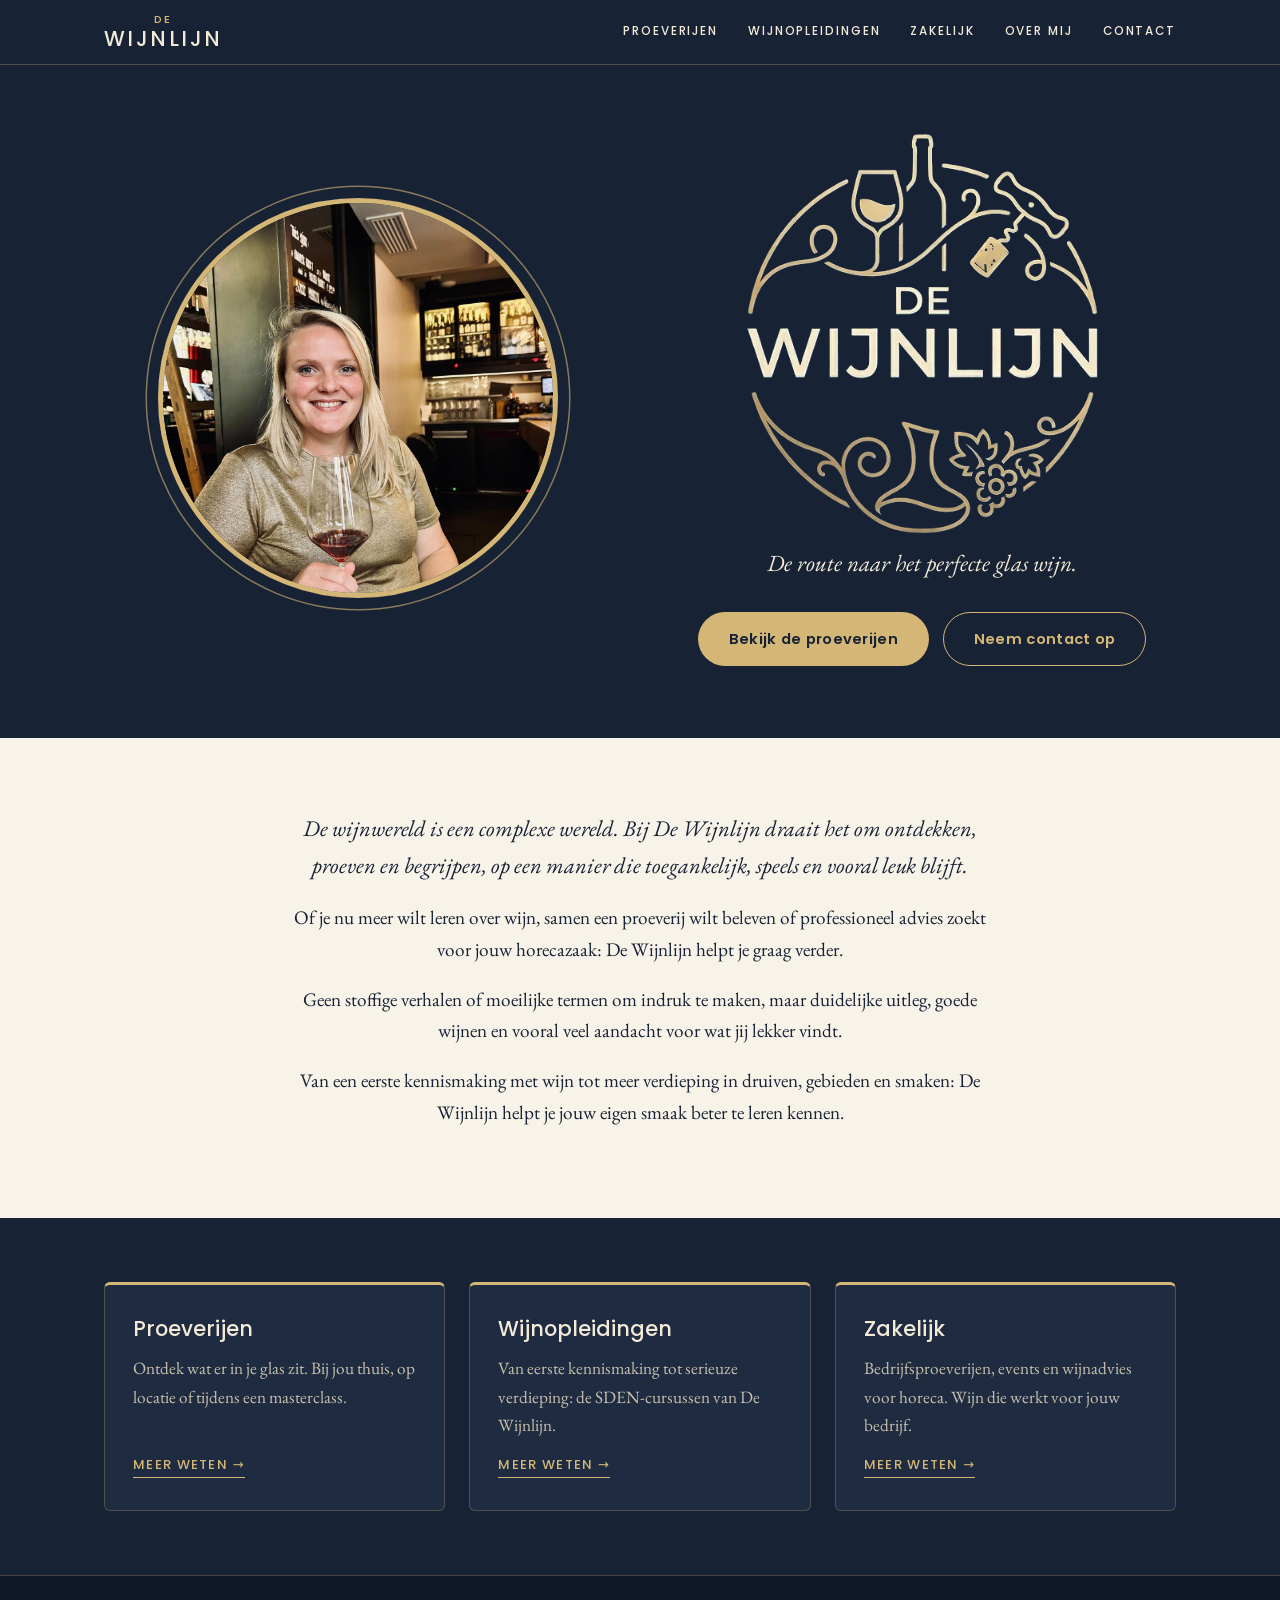
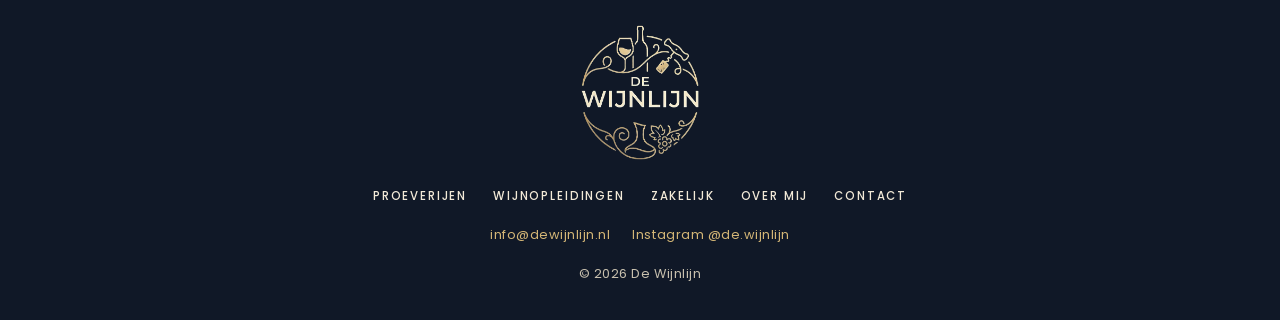
==== commit bb95dfd4: "Contactformulier eruit, Instagram erin, SDEN 3 op 27 mei - Contactpagina: formulier vervangen door m" ====
--- a/index.html
+++ b/index.html
@@ -72,6 +72,11 @@
       <a href="over-mij.html">Over mij</a>
       <a href="contact.html">Contact</a>
     </div>
+    <div class="foot-contact">
+      <a href="mailto:info@dewijnlijn.nl" data-contact="email-link"><span data-contact="email">info@dewijnlijn.nl</span></a>
+      <a href="#" data-contact="phone-link" hidden><span data-contact="phone"></span></a>
+      <a href="https://www.instagram.com/de.wijnlijn/" data-contact="instagram-link" target="_blank" rel="noopener">Instagram @de.wijnlijn</a>
+    </div>
     &copy; <span id="year"></span> De Wijnlijn
   </div>
 </footer>
--- a/styles.css
+++ b/styles.css
@@ -178,17 +178,16 @@
 /* Contact */
 .contact-wrap{background:var(--white); border:1px solid var(--line); border-top:3px solid var(--gold); border-radius:6px; padding:44px 40px; max-width:680px; margin:0 auto;}
 @media (max-width:560px){.contact-wrap{padding:30px 22px;}}
-.form-row{margin-bottom:20px;}
-.form-row label{display:block; margin-bottom:6px; font-family:var(--font-sans); font-weight:500; font-size:.72rem; letter-spacing:.14em; text-transform:uppercase; color:var(--navy);}
-.form-row input, .form-row select, .form-row textarea{width:100%; padding:12px 14px; border-radius:4px; border:1px solid #D9CCAF; font-family:var(--font-serif); font-size:1.05rem; color:var(--ink); background:var(--paper);}
-.form-row input:focus, .form-row select:focus, .form-row textarea:focus{outline:none; border-color:var(--gold-ink); box-shadow:0 0 0 3px rgba(212,182,118,.35);}
-.form-row textarea{min-height:130px; resize:vertical;}
-.form-two{display:grid; grid-template-columns:1fr 1fr; gap:16px;}
-@media (max-width:560px){.form-two{grid-template-columns:1fr; gap:0;}}
-.form-note{font-size:1rem; color:var(--ink-soft); margin-top:12px;}
-.form-success{background:var(--navy); color:var(--cream); border-radius:6px; padding:22px 24px; text-align:center; font-size:1.15rem; display:none;}
-.contact-alt{text-align:center; margin-top:30px; color:var(--ink-soft);}
-.contact-alt a{color:var(--gold-ink);}
+.contact-options{display:grid; grid-template-columns:repeat(auto-fit, minmax(170px, 1fr)); gap:14px;}
+.contact-option{display:flex; flex-direction:column; align-items:center; gap:6px; text-align:center; text-decoration:none; color:var(--ink); background:var(--paper); border:1px solid var(--line); border-radius:6px; padding:24px 14px; transition:border-color .2s ease, transform .2s ease, background-color .2s ease;}
+.contact-option:hover{border-color:var(--gold); background:var(--white); transform:translateY(-2px);}
+.contact-option .label{font-family:var(--font-sans); font-weight:500; font-size:.7rem; letter-spacing:.2em; text-transform:uppercase; color:var(--gold-ink);}
+.contact-option .value{font-size:1.15rem; overflow-wrap:anywhere;}
+
+/* Knoppenpaar in afsluitende band */
+.cta-btns{display:flex; justify-content:center; flex-wrap:wrap; gap:14px;}
+
+[hidden]{display:none !important;}
 
 /* Footer */
 footer{background:var(--navy-deep); color:var(--cream-soft); padding:48px 0 36px; text-align:center; font-family:var(--font-sans); font-size:.8rem; letter-spacing:.04em; border-top:1px solid var(--line-dark);}
@@ -197,6 +196,9 @@
 footer a:hover{color:var(--gold);}
 footer :focus-visible{outline-color:var(--gold);}
 footer .foot-links{display:flex; justify-content:center; gap:10px 26px; margin-bottom:18px; flex-wrap:wrap; text-transform:uppercase; letter-spacing:.16em; font-size:.72rem; font-weight:500;}
+footer .foot-contact{display:flex; justify-content:center; flex-wrap:wrap; gap:6px 22px; margin-bottom:18px;}
+footer .foot-contact a{color:var(--gold);}
+footer .foot-contact a:hover{color:var(--cream);}
 
 /* Leesbare regellengte voor gestapelde kaarten */
 #pv-sections, #zk-sections, #opl-courses{max-width:860px; margin-left:auto; margin-right:auto;}
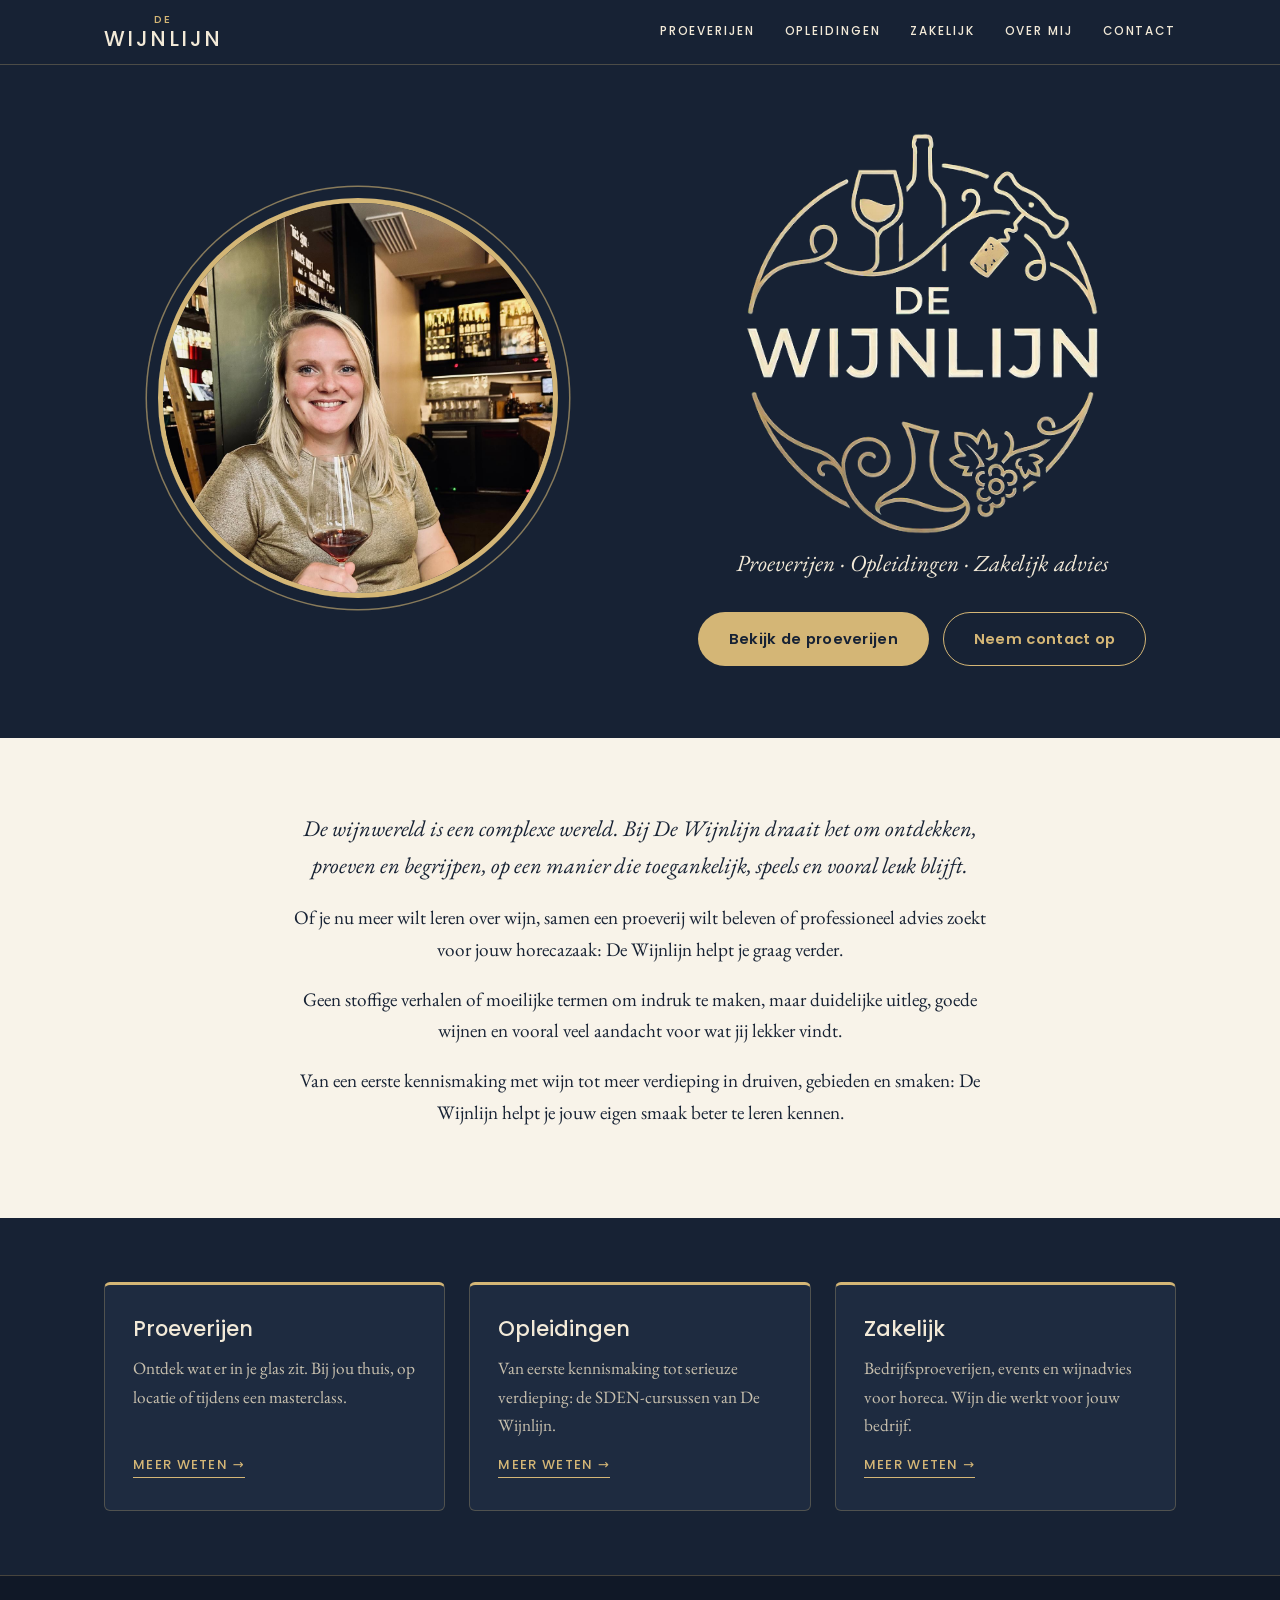
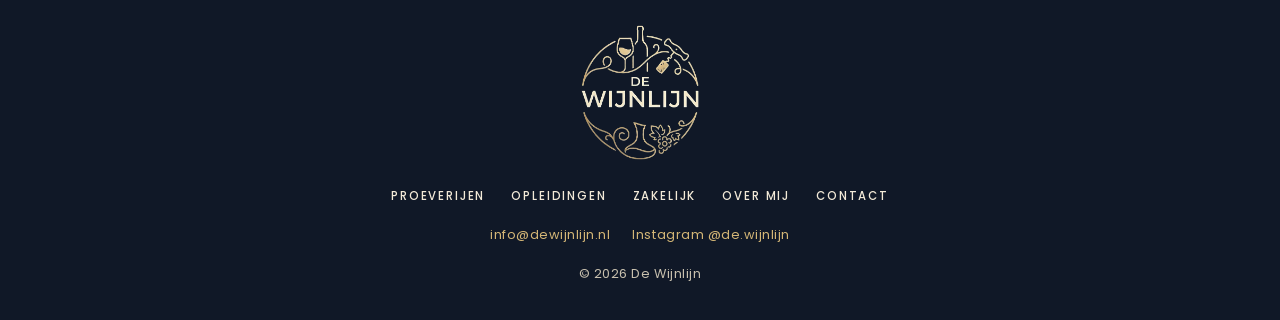
==== commit 796f1265: "Tagline, tabblad Opleidingen, 6-8 wijnen per cursusavond - Tagline homepage: "Proeverijen · Opleidin" ====
--- a/index.html
+++ b/index.html
@@ -3,16 +3,16 @@
 <head>
   <meta charset="UTF-8">
   <meta name="viewport" content="width=device-width, initial-scale=1.0">
-  <title>De Wijnlijn - De route naar het perfecte glas wijn</title>
-  <meta name="description" content="De Wijnlijn in Barneveld: wijnproeverijen, SDEN-wijnopleidingen en wijnadvies. De route naar het perfecte glas wijn.">
+  <title>De Wijnlijn - Proeverijen · Opleidingen · Zakelijk advies</title>
+  <meta name="description" content="De Wijnlijn in Barneveld: wijnproeverijen, SDEN-wijnopleidingen en zakelijk wijnadvies.">
   <meta name="theme-color" content="#172234">
   <link rel="icon" href="favicon.ico" sizes="any">
   <link rel="icon" type="image/png" sizes="32x32" href="favicon-32.png">
   <link rel="apple-touch-icon" href="apple-touch-icon.png">
   <meta property="og:type" content="website">
   <meta property="og:site_name" content="De Wijnlijn">
-  <meta property="og:title" content="De Wijnlijn - De route naar het perfecte glas wijn">
-  <meta property="og:description" content="De route naar het perfecte glas wijn">
+  <meta property="og:title" content="De Wijnlijn - Proeverijen · Opleidingen · Zakelijk advies">
+  <meta property="og:description" content="Proeverijen · Opleidingen · Zakelijk advies">
   <meta property="og:image" content="https://dewijnlijn.nl/images/og-image.jpg">
   <meta property="og:image:width" content="1200">
   <meta property="og:image:height" content="630">
@@ -28,7 +28,7 @@
     <button class="menu-btn" aria-label="Menu" aria-expanded="false" aria-controls="site-nav">&#9776;</button>
     <nav class="links" id="site-nav">
       <a href="proeverijen.html">Proeverijen</a>
-      <a href="training.html">Wijnopleidingen</a>
+      <a href="training.html">Opleidingen</a>
       <a href="wijn-spijs.html">Zakelijk</a>
       <a href="over-mij.html">Over mij</a>
       <a href="contact.html">Contact</a>
@@ -43,7 +43,7 @@
     </div>
     <div class="hero-brand">
       <h1 class="hero-logo reveal"><picture><source srcset="images/logo-de-wijnlijn.webp" type="image/webp"><img src="images/logo-de-wijnlijn.png" alt="De Wijnlijn" width="451" height="512"></picture></h1>
-      <p class="tagline reveal" id="home-tagline">De route naar het perfecte glas wijn</p>
+      <p class="tagline reveal" id="home-tagline">Proeverijen · Opleidingen · Zakelijk advies</p>
       <div class="hero-ctas reveal">
         <a href="proeverijen.html" class="btn btn-fill" id="home-cta1">Bekijk de proeverijen</a>
         <a href="contact.html" class="btn btn-line" id="home-cta2">Neem contact op</a>
@@ -67,7 +67,7 @@
     <picture><source srcset="images/logo-de-wijnlijn.webp" type="image/webp"><img src="images/logo-de-wijnlijn.png" alt="" width="451" height="512" class="footer-logo" loading="lazy"></picture>
     <div class="foot-links">
       <a href="proeverijen.html">Proeverijen</a>
-      <a href="training.html">Wijnopleidingen</a>
+      <a href="training.html">Opleidingen</a>
       <a href="wijn-spijs.html">Zakelijk</a>
       <a href="over-mij.html">Over mij</a>
       <a href="contact.html">Contact</a>
--- a/styles.css
+++ b/styles.css
@@ -86,6 +86,9 @@
   .hero-grid{grid-template-columns:1fr; gap:44px;}
   .hero-photo-wrap{order:2;}
 }
+@media (max-width:560px){
+  .hero .tagline{font-size:clamp(1rem, 4.6vw, 1.2rem); text-wrap:balance;}
+}
 
 /* Rond portret met dubbele gouden ring */
 .ring{width:min(400px, 76vw); aspect-ratio:1/1; border-radius:50%; border:5px solid var(--gold); box-shadow:0 0 0 11px var(--navy), 0 0 0 12.5px rgba(212,182,118,.6); overflow:hidden; margin:14px;}
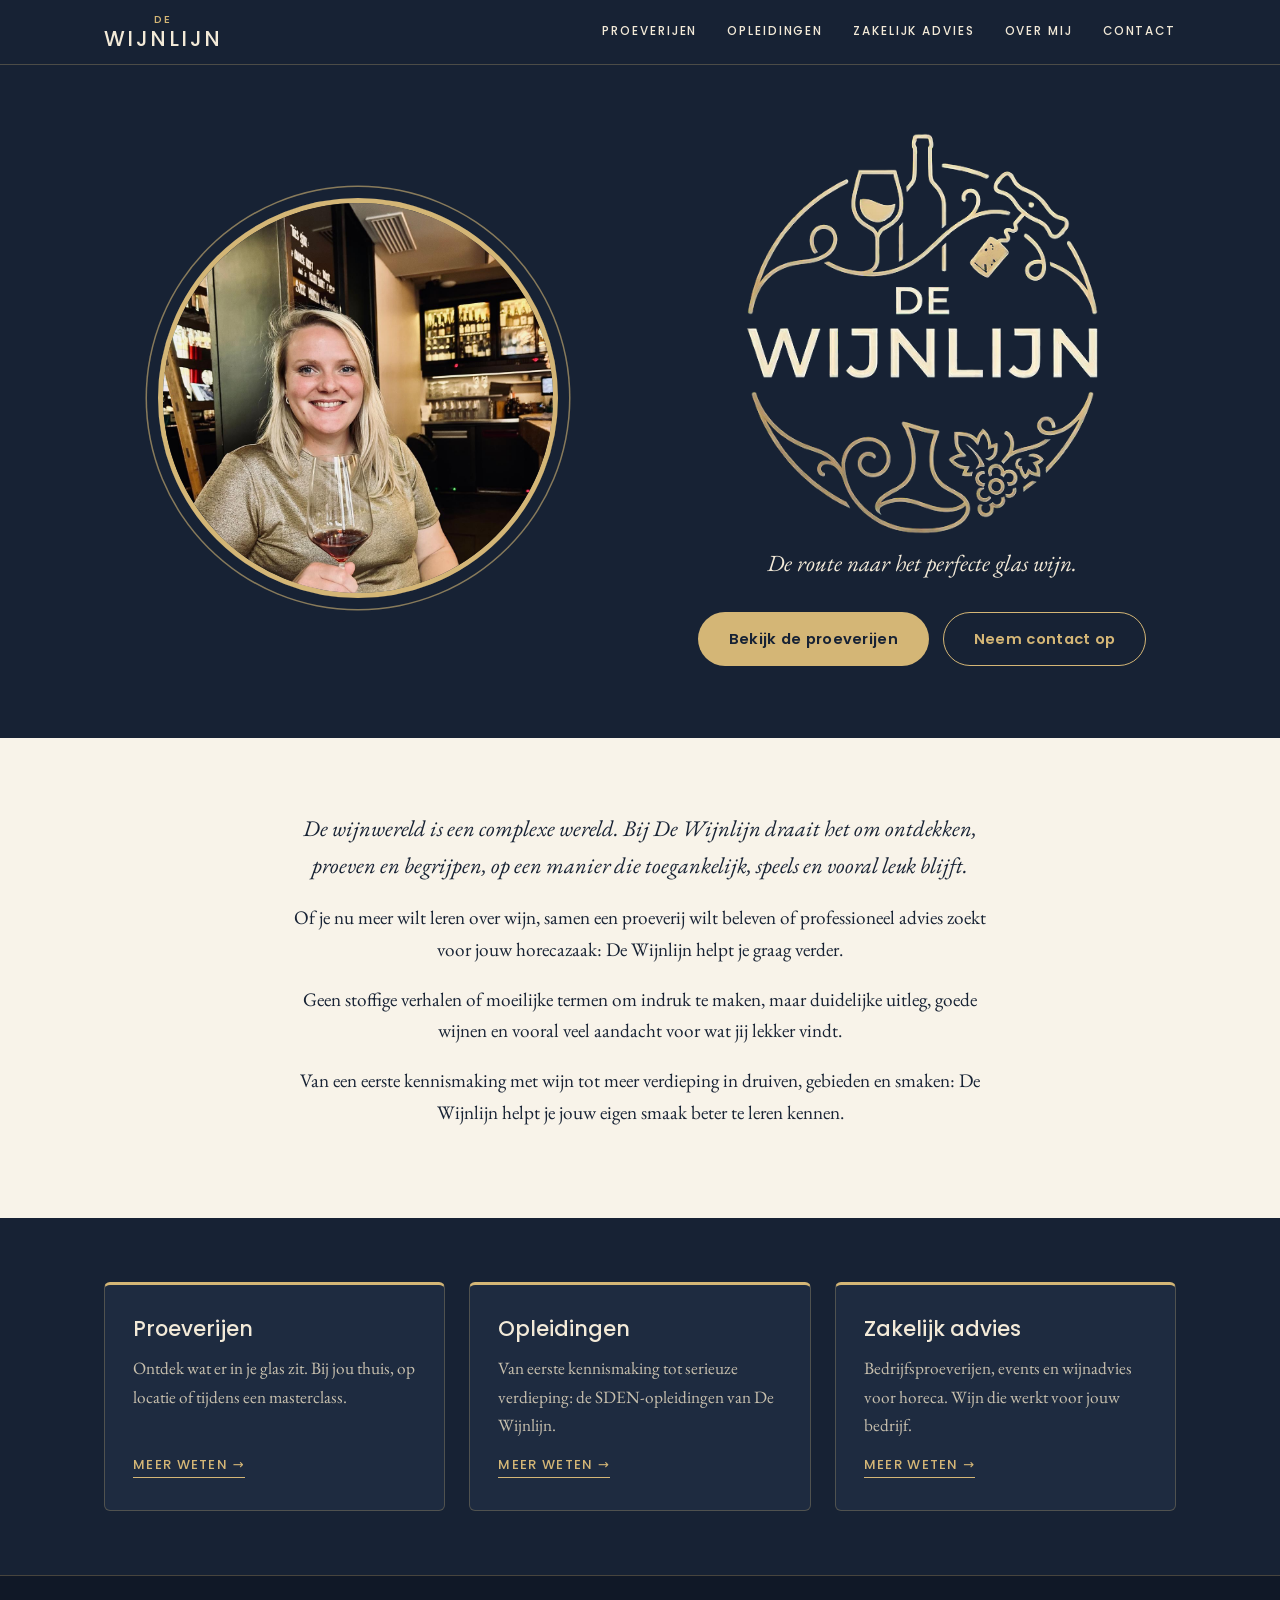
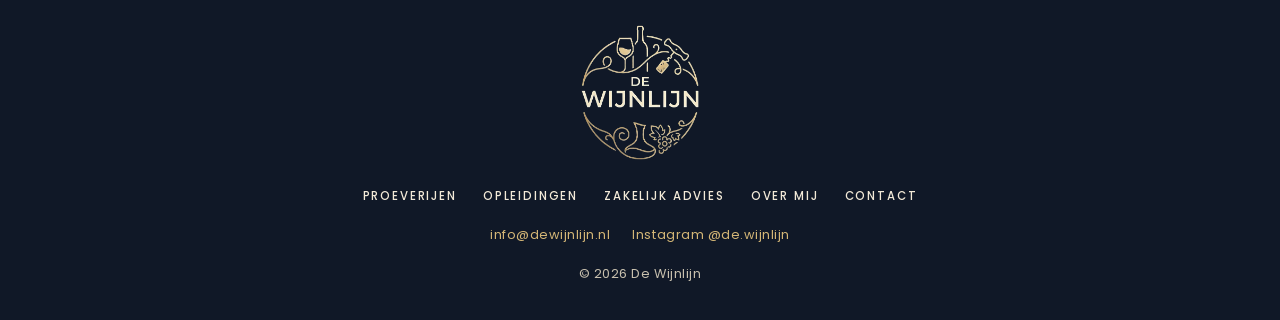
==== commit ca0639a9: "Tagline terug, tabblad Zakelijk advies, cursus wordt opleiding - Tagline weer "De route naar het per" ====
--- a/index.html
+++ b/index.html
@@ -3,16 +3,16 @@
 <head>
   <meta charset="UTF-8">
   <meta name="viewport" content="width=device-width, initial-scale=1.0">
-  <title>De Wijnlijn - Proeverijen · Opleidingen · Zakelijk advies</title>
-  <meta name="description" content="De Wijnlijn in Barneveld: wijnproeverijen, SDEN-wijnopleidingen en zakelijk wijnadvies.">
+  <title>De Wijnlijn - De route naar het perfecte glas wijn</title>
+  <meta name="description" content="De Wijnlijn in Barneveld: wijnproeverijen, SDEN-wijnopleidingen en wijnadvies. De route naar het perfecte glas wijn.">
   <meta name="theme-color" content="#172234">
   <link rel="icon" href="favicon.ico" sizes="any">
   <link rel="icon" type="image/png" sizes="32x32" href="favicon-32.png">
   <link rel="apple-touch-icon" href="apple-touch-icon.png">
   <meta property="og:type" content="website">
   <meta property="og:site_name" content="De Wijnlijn">
-  <meta property="og:title" content="De Wijnlijn - Proeverijen · Opleidingen · Zakelijk advies">
-  <meta property="og:description" content="Proeverijen · Opleidingen · Zakelijk advies">
+  <meta property="og:title" content="De Wijnlijn - De route naar het perfecte glas wijn">
+  <meta property="og:description" content="De route naar het perfecte glas wijn">
   <meta property="og:image" content="https://dewijnlijn.nl/images/og-image.jpg">
   <meta property="og:image:width" content="1200">
   <meta property="og:image:height" content="630">
@@ -29,7 +29,7 @@
     <nav class="links" id="site-nav">
       <a href="proeverijen.html">Proeverijen</a>
       <a href="training.html">Opleidingen</a>
-      <a href="wijn-spijs.html">Zakelijk</a>
+      <a href="wijn-spijs.html">Zakelijk advies</a>
       <a href="over-mij.html">Over mij</a>
       <a href="contact.html">Contact</a>
     </nav>
@@ -43,7 +43,7 @@
     </div>
     <div class="hero-brand">
       <h1 class="hero-logo reveal"><picture><source srcset="images/logo-de-wijnlijn.webp" type="image/webp"><img src="images/logo-de-wijnlijn.png" alt="De Wijnlijn" width="451" height="512"></picture></h1>
-      <p class="tagline reveal" id="home-tagline">Proeverijen · Opleidingen · Zakelijk advies</p>
+      <p class="tagline reveal" id="home-tagline">De route naar het perfecte glas wijn</p>
       <div class="hero-ctas reveal">
         <a href="proeverijen.html" class="btn btn-fill" id="home-cta1">Bekijk de proeverijen</a>
         <a href="contact.html" class="btn btn-line" id="home-cta2">Neem contact op</a>
@@ -68,7 +68,7 @@
     <div class="foot-links">
       <a href="proeverijen.html">Proeverijen</a>
       <a href="training.html">Opleidingen</a>
-      <a href="wijn-spijs.html">Zakelijk</a>
+      <a href="wijn-spijs.html">Zakelijk advies</a>
       <a href="over-mij.html">Over mij</a>
       <a href="contact.html">Contact</a>
     </div>
--- a/styles.css
+++ b/styles.css
@@ -86,9 +86,6 @@
   .hero-grid{grid-template-columns:1fr; gap:44px;}
   .hero-photo-wrap{order:2;}
 }
-@media (max-width:560px){
-  .hero .tagline{font-size:clamp(1rem, 4.6vw, 1.2rem); text-wrap:balance;}
-}
 
 /* Rond portret met dubbele gouden ring */
 .ring{width:min(400px, 76vw); aspect-ratio:1/1; border-radius:50%; border:5px solid var(--gold); box-shadow:0 0 0 11px var(--navy), 0 0 0 12.5px rgba(212,182,118,.6); overflow:hidden; margin:14px;}
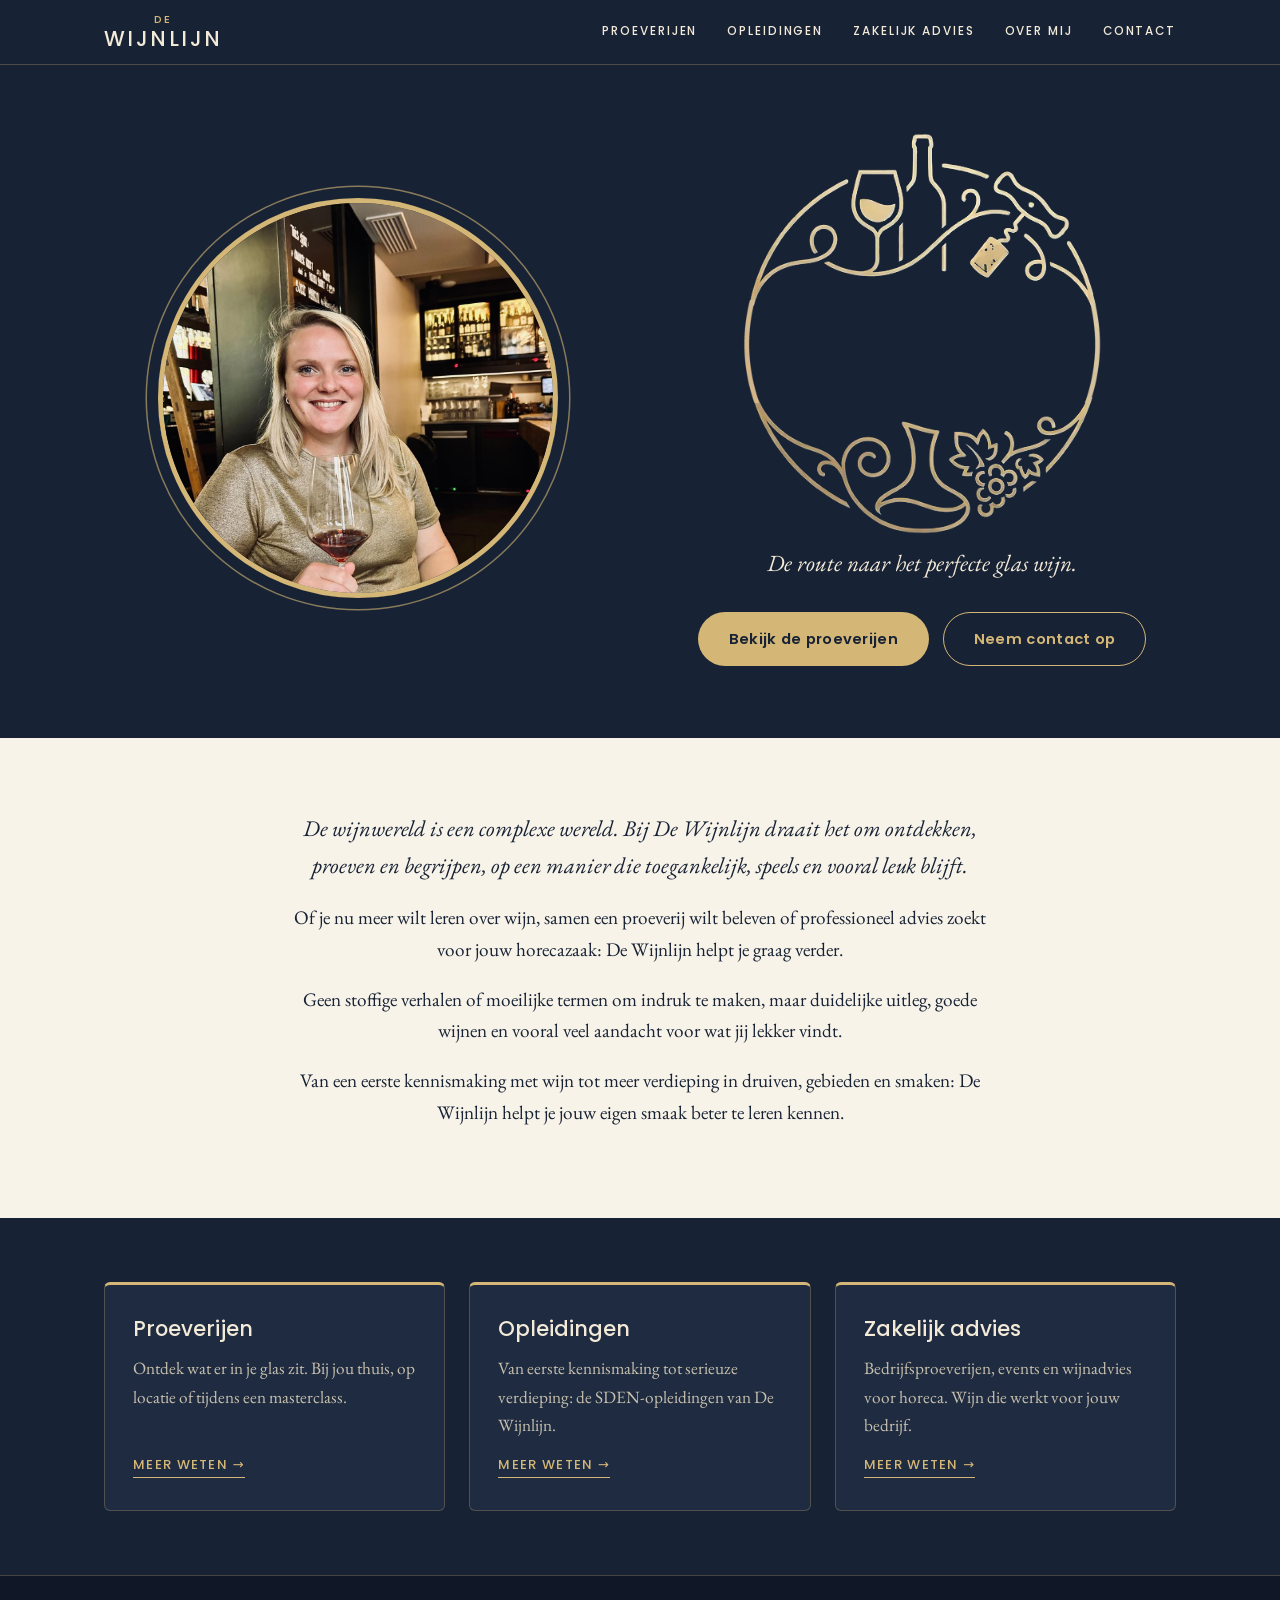
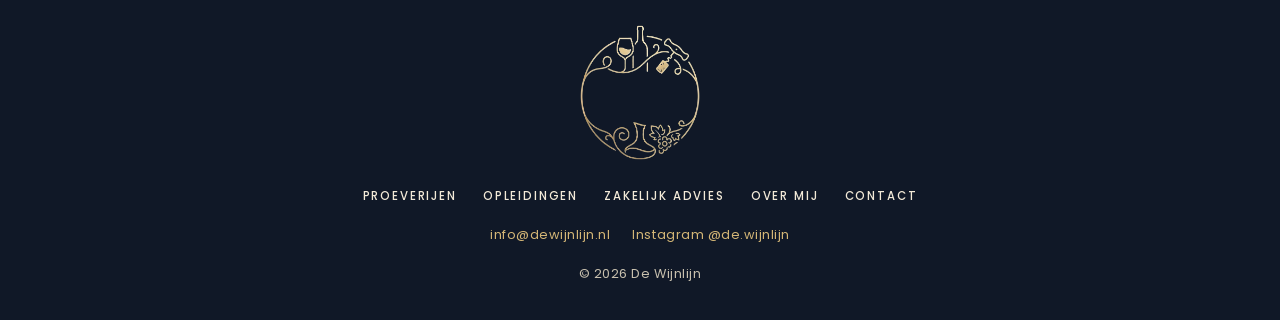
==== commit 07645194: "Logo op homepage en in footer: alleen het embleem, zonder tekst - Nieuw: images/logo-embleem.png/.we" ====
--- a/index.html
+++ b/index.html
@@ -42,7 +42,7 @@
       <div class="ring"><img src="images/pety-rood.jpg" alt="Pety van De Wijnlijn met een glas rode wijn" width="1200" height="1600"></div>
     </div>
     <div class="hero-brand">
-      <h1 class="hero-logo reveal"><picture><source srcset="images/logo-de-wijnlijn.webp" type="image/webp"><img src="images/logo-de-wijnlijn.png" alt="De Wijnlijn" width="451" height="512"></picture></h1>
+      <h1 class="hero-logo reveal"><picture><source srcset="images/logo-embleem.webp" type="image/webp"><img src="images/logo-embleem.png" alt="De Wijnlijn" width="451" height="512"></picture></h1>
       <p class="tagline reveal" id="home-tagline">De route naar het perfecte glas wijn</p>
       <div class="hero-ctas reveal">
         <a href="proeverijen.html" class="btn btn-fill" id="home-cta1">Bekijk de proeverijen</a>
@@ -64,7 +64,7 @@
 
 <footer>
   <div class="container">
-    <picture><source srcset="images/logo-de-wijnlijn.webp" type="image/webp"><img src="images/logo-de-wijnlijn.png" alt="" width="451" height="512" class="footer-logo" loading="lazy"></picture>
+    <picture><source srcset="images/logo-embleem.webp" type="image/webp"><img src="images/logo-embleem.png" alt="" width="451" height="512" class="footer-logo" loading="lazy"></picture>
     <div class="foot-links">
       <a href="proeverijen.html">Proeverijen</a>
       <a href="training.html">Opleidingen</a>
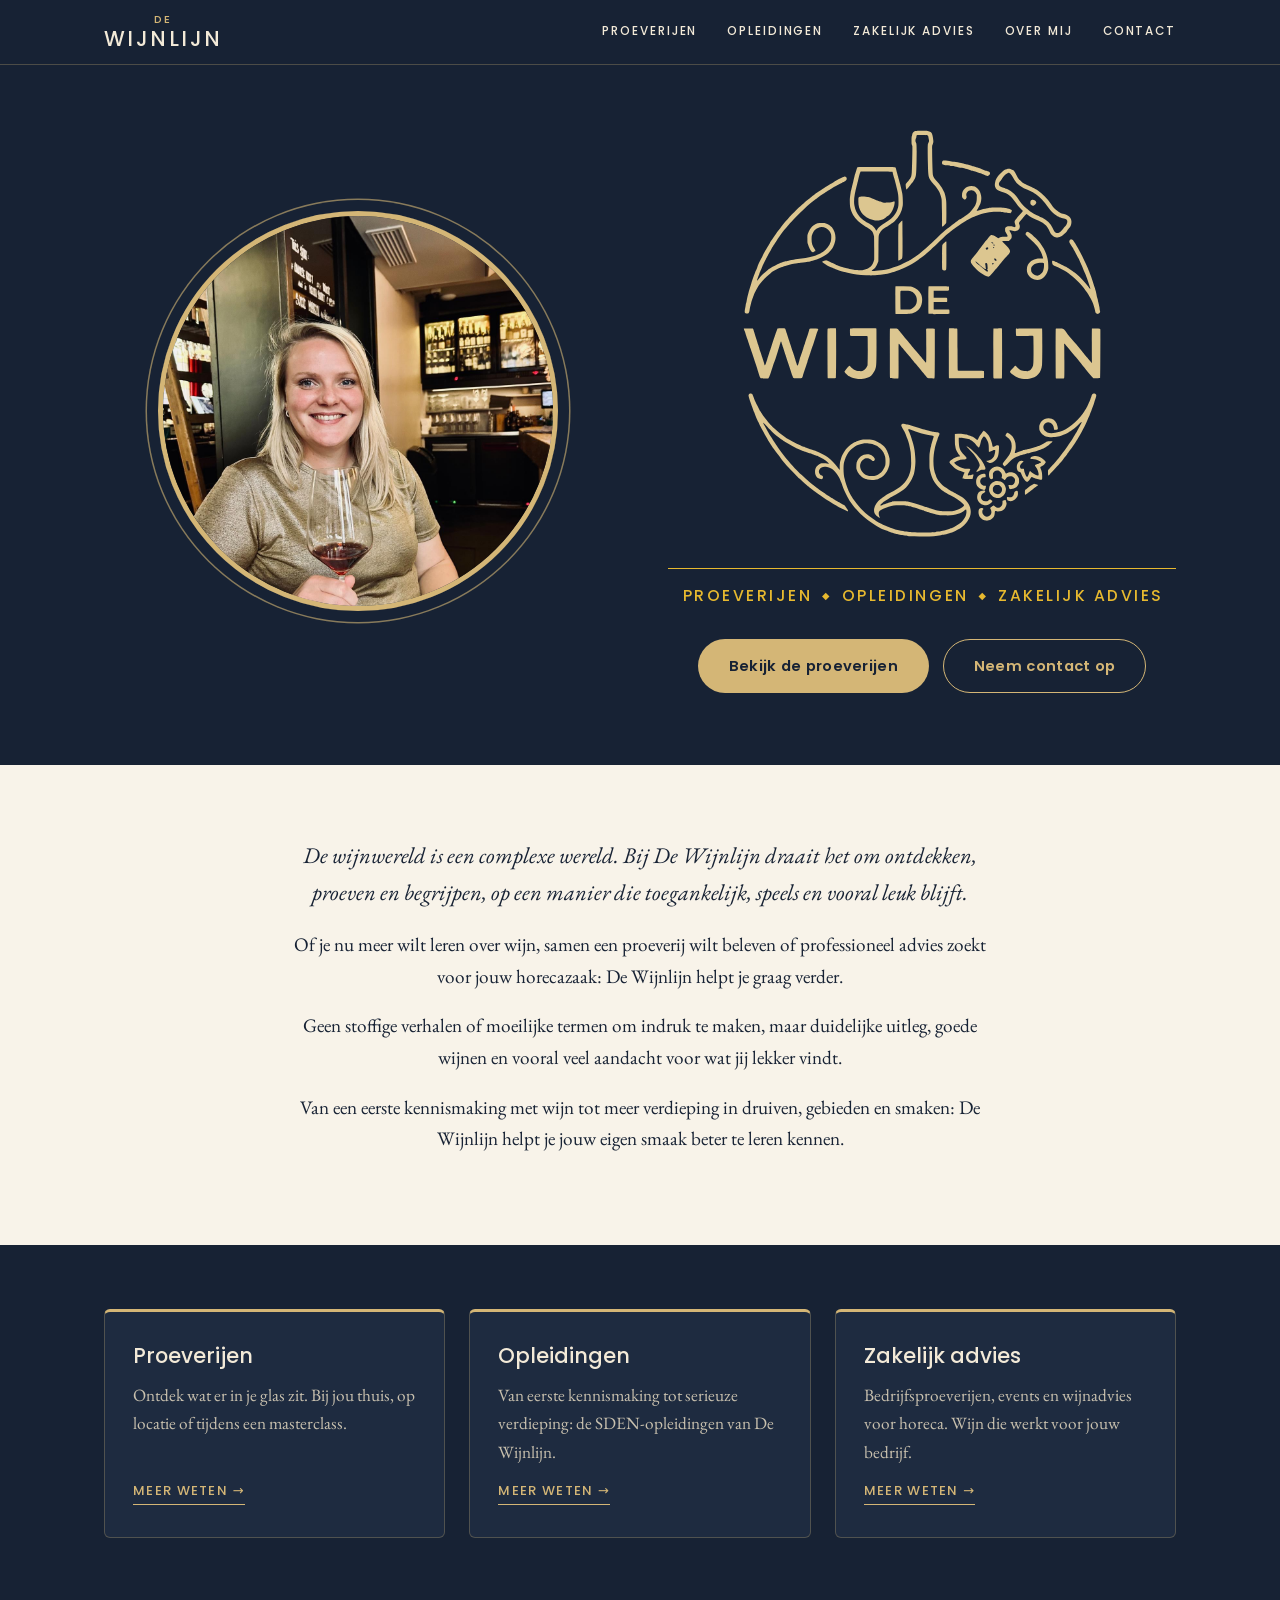
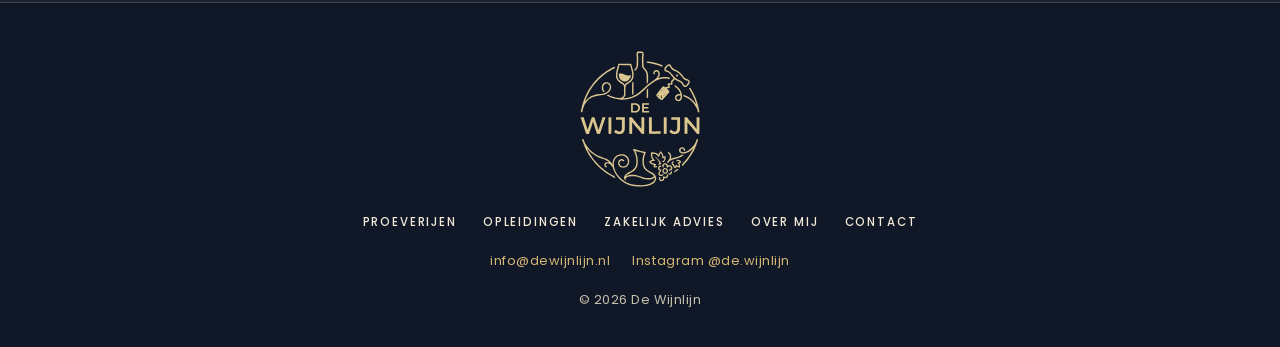
==== commit 8c01f878: "Officieel logo: embleem met naam + dienstenregel, slogan weg bij het logo - Embleem met "De Wijnlijn" ====
--- a/index.html
+++ b/index.html
@@ -13,7 +13,7 @@
   <meta property="og:site_name" content="De Wijnlijn">
   <meta property="og:title" content="De Wijnlijn - De route naar het perfecte glas wijn">
   <meta property="og:description" content="De route naar het perfecte glas wijn">
-  <meta property="og:image" content="https://dewijnlijn.nl/images/og-image.jpg">
+  <meta property="og:image" content="https://dewijnlijn.nl/images/og-de-wijnlijn.jpg">
   <meta property="og:image:width" content="1200">
   <meta property="og:image:height" content="630">
   <link rel="preload" href="fonts/poppins-latin-500-normal.woff2" as="font" type="font/woff2" crossorigin>
@@ -42,8 +42,8 @@
       <div class="ring"><img src="images/pety-rood.jpg" alt="Pety van De Wijnlijn met een glas rode wijn" width="1200" height="1600"></div>
     </div>
     <div class="hero-brand">
-      <h1 class="hero-logo reveal"><picture><source srcset="images/logo-embleem.webp" type="image/webp"><img src="images/logo-embleem.png" alt="De Wijnlijn" width="451" height="512"></picture></h1>
-      <p class="tagline reveal" id="home-tagline">De route naar het perfecte glas wijn</p>
+      <h1 class="hero-logo reveal"><img src="images/logo-de-wijnlijn.svg" alt="De Wijnlijn" width="531" height="603"></h1>
+      <p class="services reveal" id="home-services">Proeverijen <span class="sep" aria-hidden="true">◆</span> Opleidingen <span class="sep" aria-hidden="true">◆</span> Zakelijk advies</p>
       <div class="hero-ctas reveal">
         <a href="proeverijen.html" class="btn btn-fill" id="home-cta1">Bekijk de proeverijen</a>
         <a href="contact.html" class="btn btn-line" id="home-cta2">Neem contact op</a>
@@ -64,7 +64,7 @@
 
 <footer>
   <div class="container">
-    <picture><source srcset="images/logo-embleem.webp" type="image/webp"><img src="images/logo-embleem.png" alt="" width="451" height="512" class="footer-logo" loading="lazy"></picture>
+    <img src="images/logo-de-wijnlijn.svg" alt="" width="531" height="603" class="footer-logo" loading="lazy">
     <div class="foot-links">
       <a href="proeverijen.html">Proeverijen</a>
       <a href="training.html">Opleidingen</a>
--- a/styles.css
+++ b/styles.css
@@ -14,6 +14,7 @@
   --navy-soft:#1E2B40;
   --gold:#D4B676;
   --gold-soft:#E4CF9F;
+  --logo-accent:#E7B92F;      /* goud van de dienstenregel in het officiële logo */
   --gold-ink:#7D5F27;          /* goud voor tekst op licht (contrast 5,4:1) */
   --cream:#F3EAD8;             /* tekst op navy */
   --cream-soft:#C8C0AE;        /* secundaire tekst op navy */
@@ -75,10 +76,11 @@
 /* Home: hero in de stijl van de Instagram-aankondiging */
 .hero{padding:64px 0 72px;}
 .hero-grid{display:grid; grid-template-columns:1fr 1fr; gap:56px; align-items:center;}
-.hero-brand{text-align:center;}
-.hero-logo{margin:0 auto; width:min(360px, 78vw);}
+.hero-brand{text-align:center; container-type:inline-size; min-width:0;}
+.hero-logo{margin:0 auto; width:min(360px, 78vw, 100%);}
 .hero-logo img{width:100%; height:auto;}
-.hero .tagline{font-family:var(--font-serif); font-style:italic; font-size:1.45rem; color:var(--cream); margin:6px 0 0;}
+.hero .services{font-family:var(--font-sans); font-weight:500; text-transform:uppercase; letter-spacing:.16em; text-indent:.16em; white-space:nowrap; color:var(--logo-accent); font-size:clamp(.5rem, 3.1cqi, .98rem); width:min(520px, 100%); margin:30px auto 0; padding-top:14px; border-top:1px solid var(--logo-accent);}
+.hero .services .sep{font-size:.62em; vertical-align:.2em; margin:0 .35em;}
 .hero-ctas{display:flex; gap:14px; justify-content:center; flex-wrap:wrap; margin-top:30px;}
 .hero-photo-wrap{display:flex; justify-content:center;}
 @media (max-width:860px){
